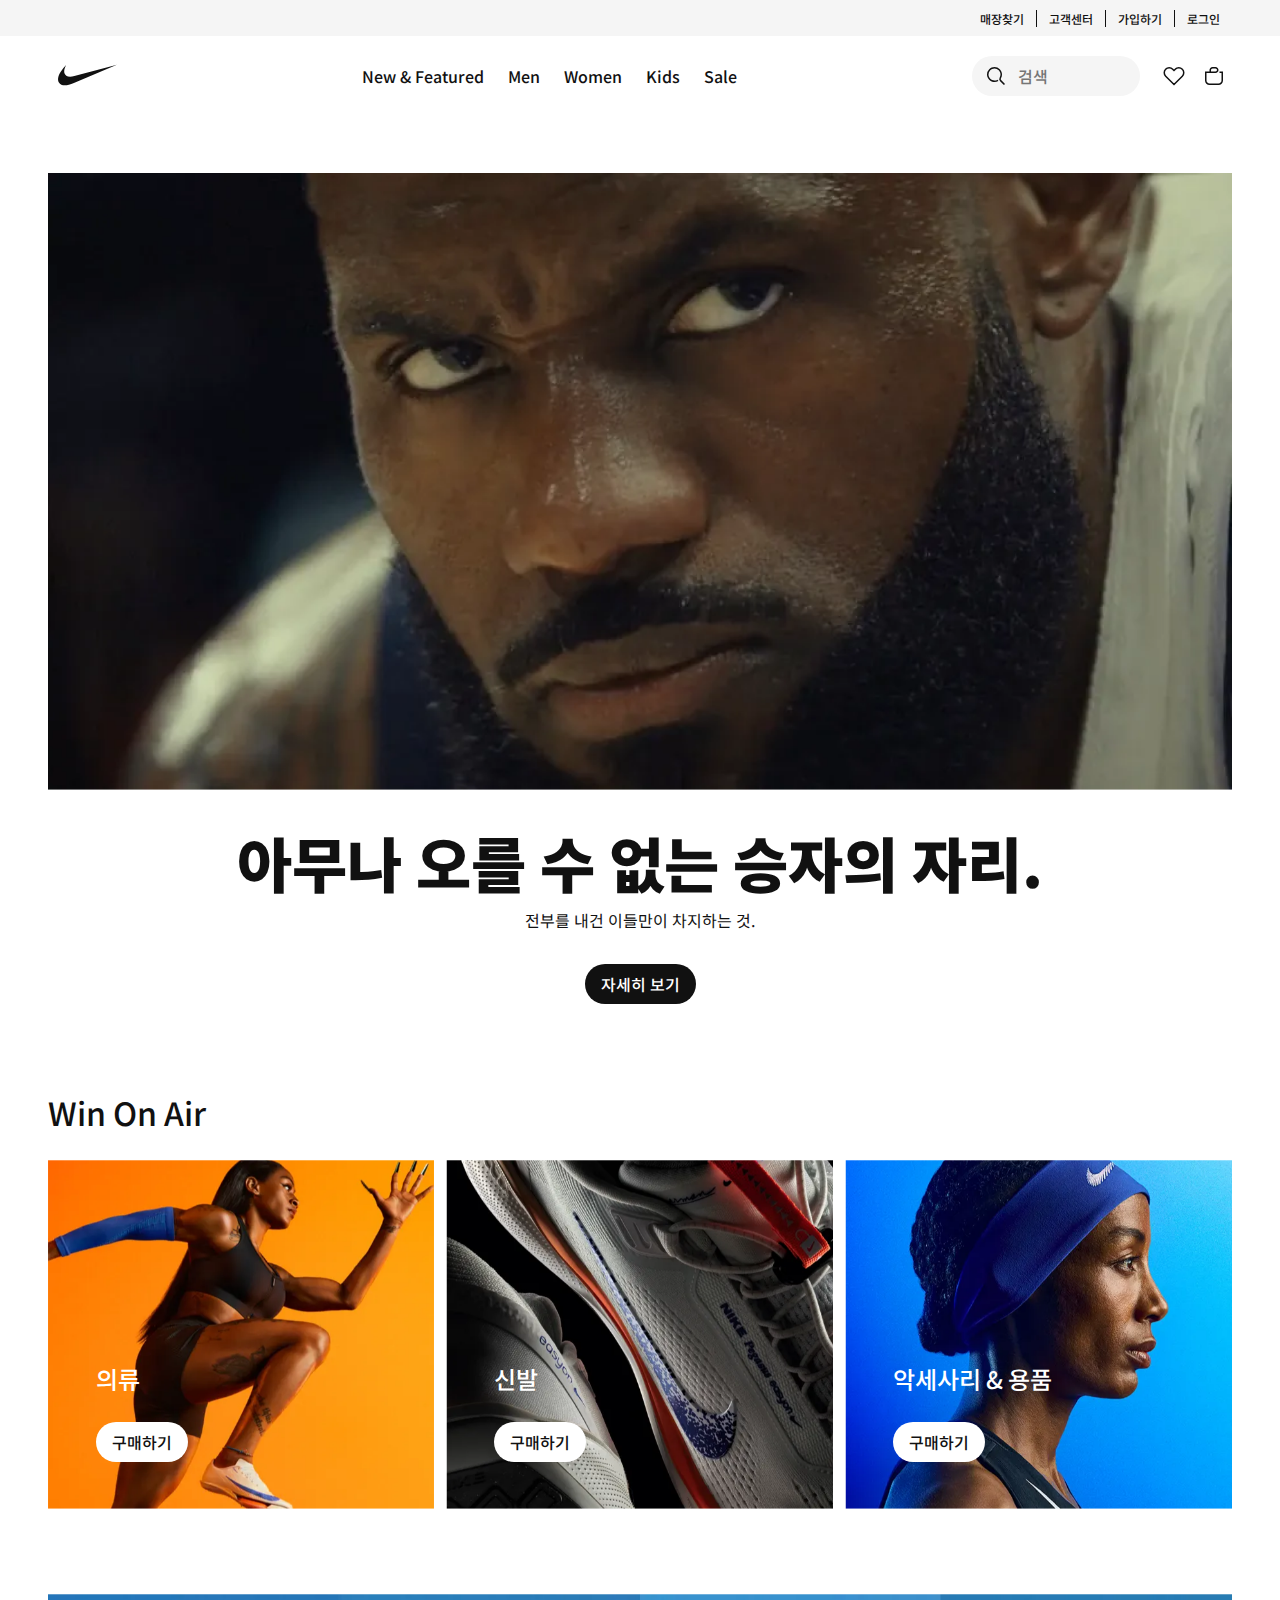
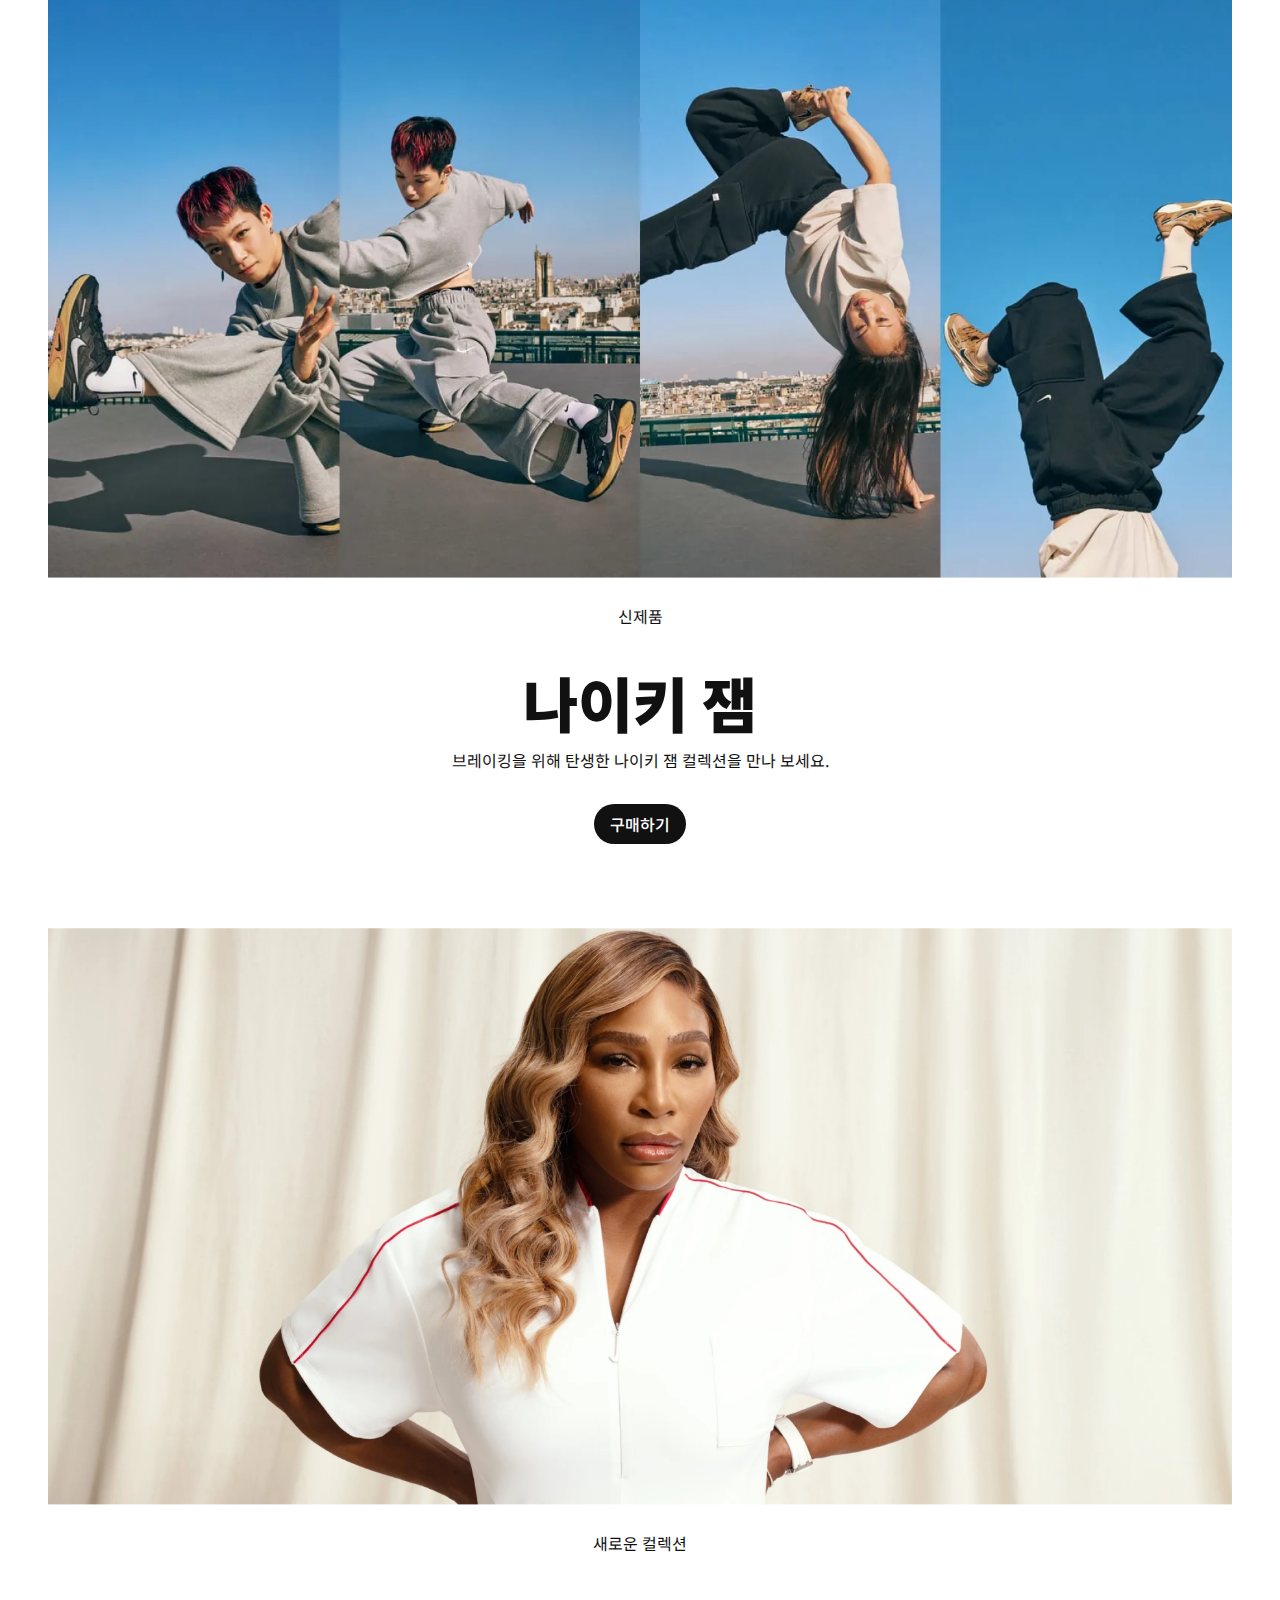
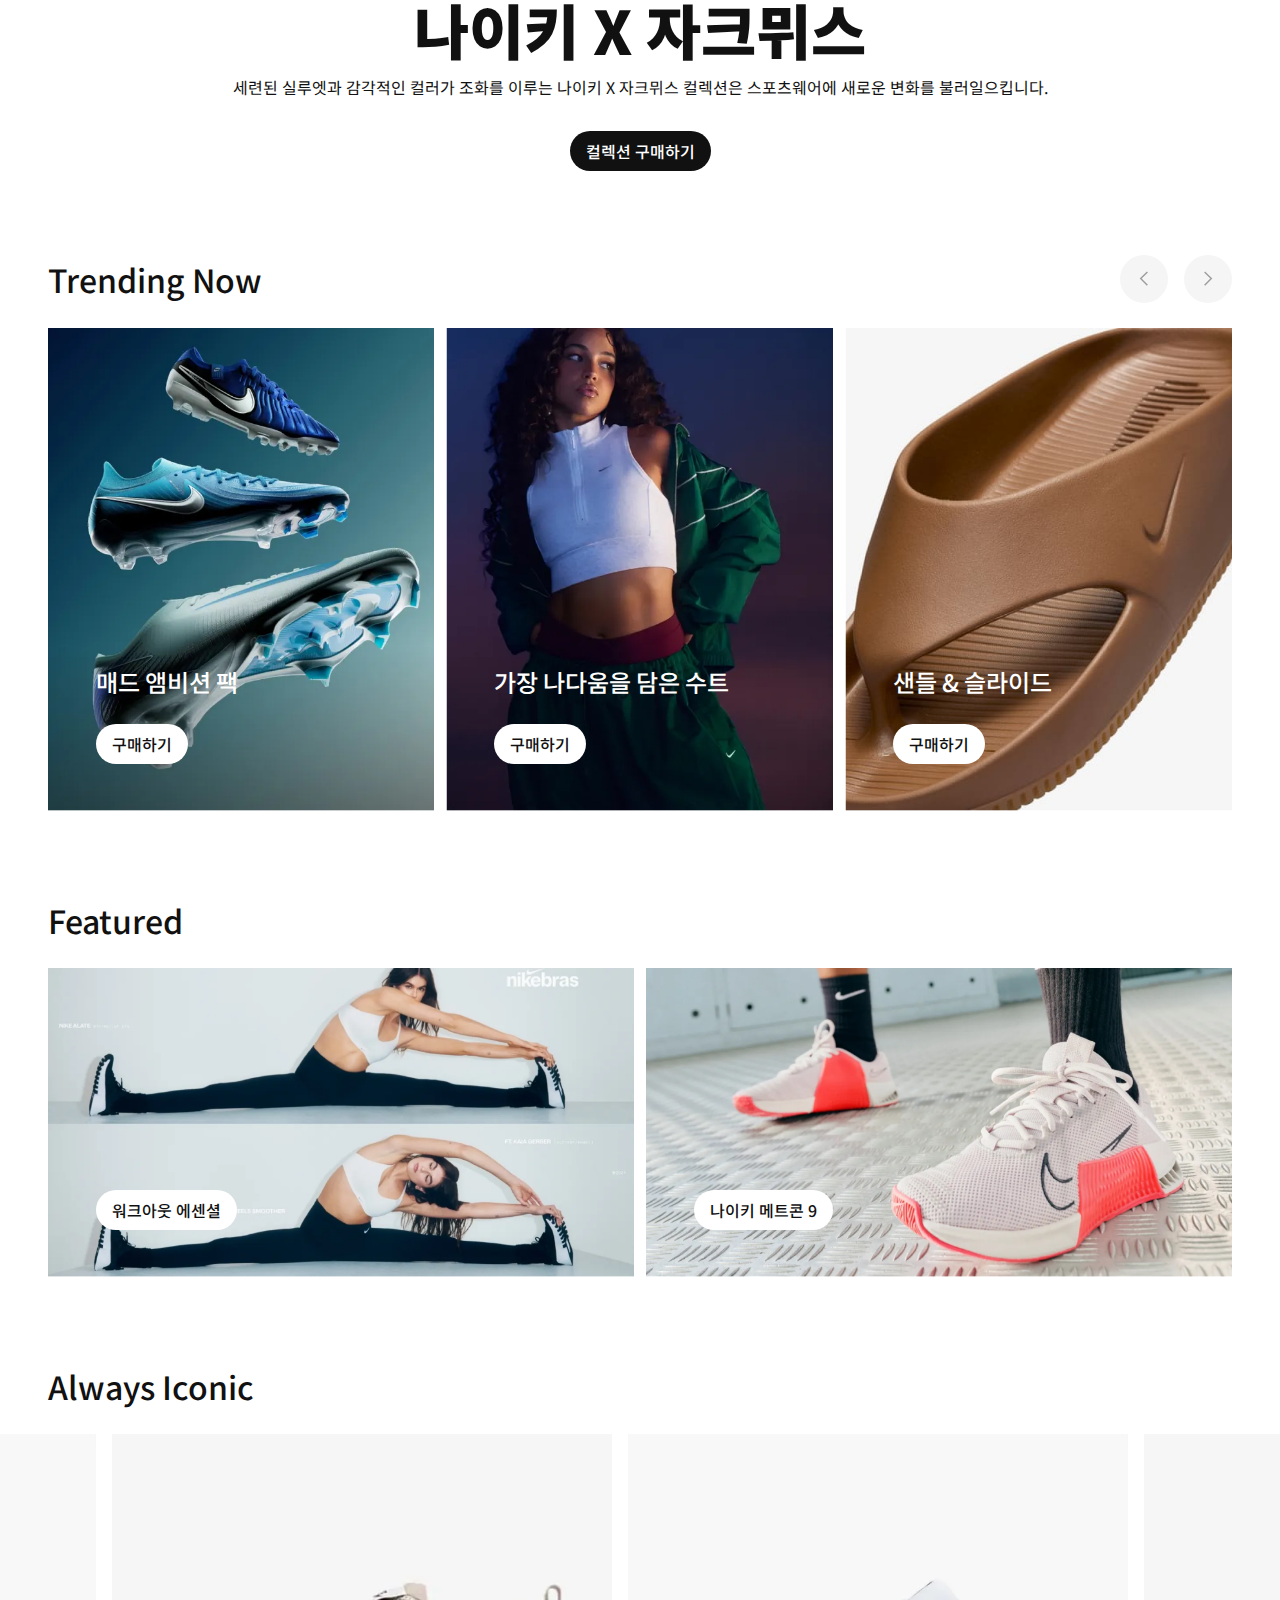
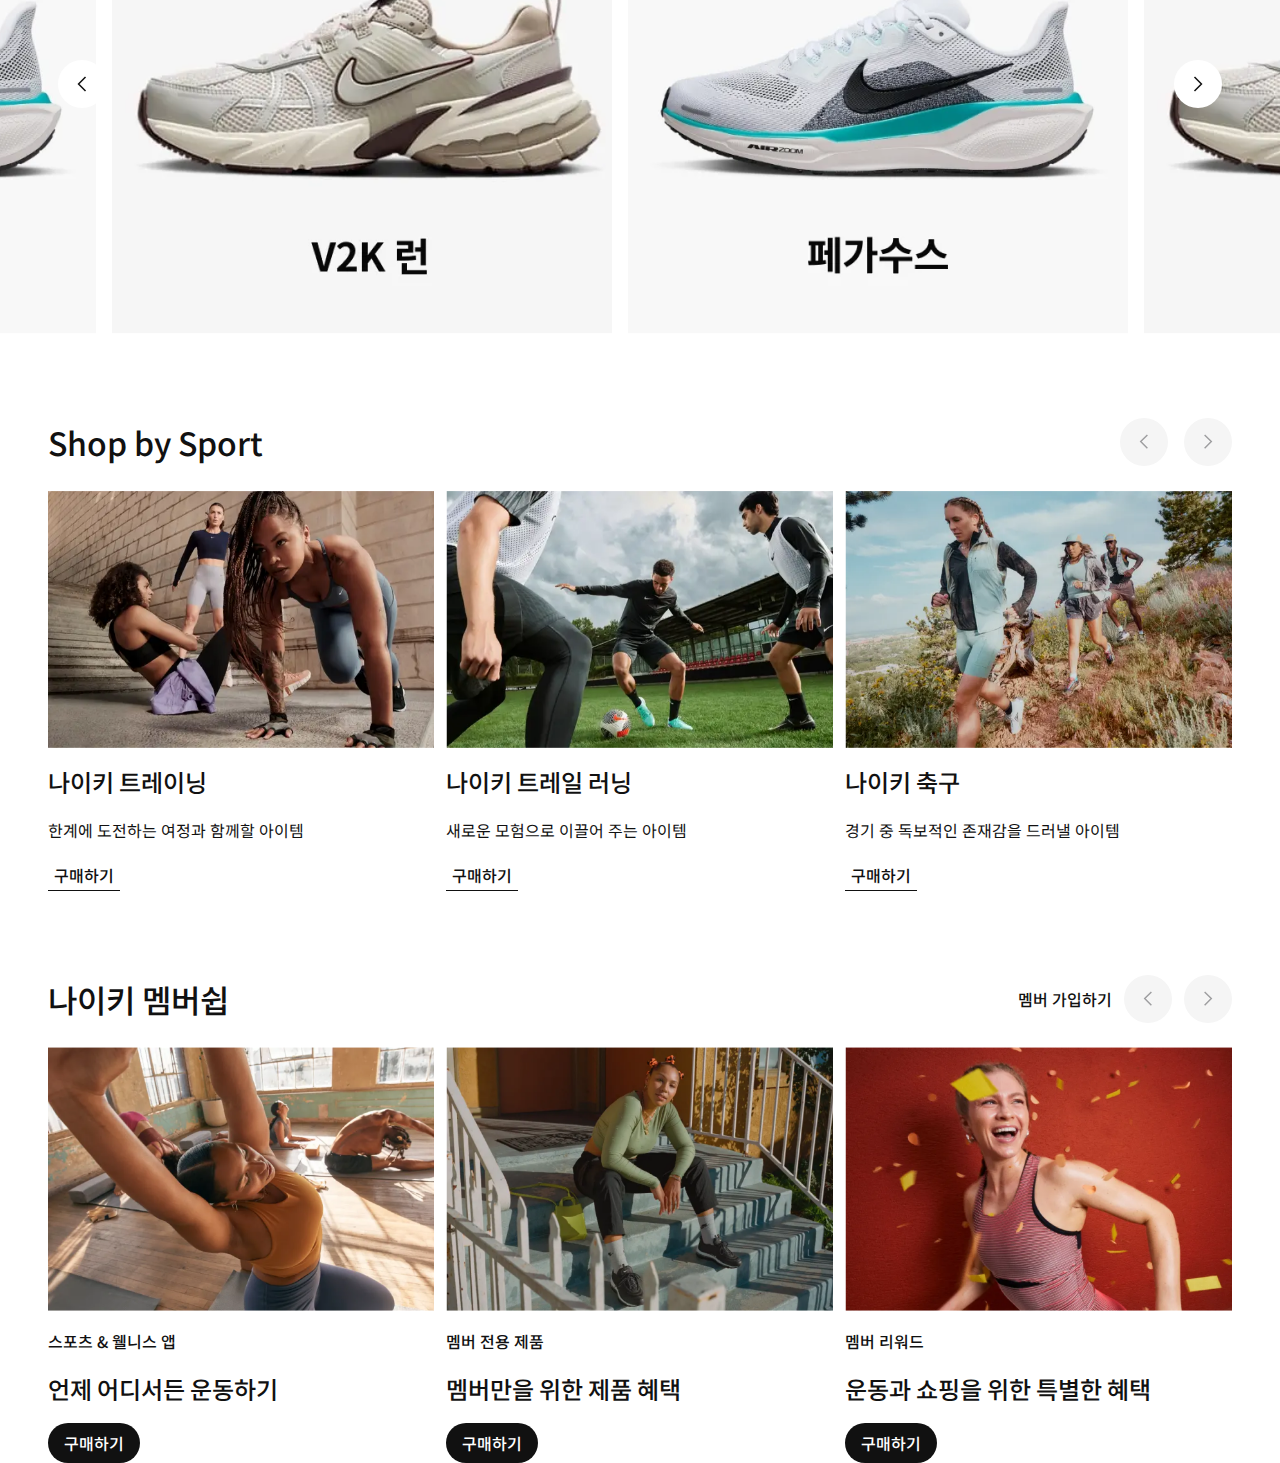
==== vanilaproject-refactoring/pages/main/index.html @ d2dbd5f6 "Add files via upload" ====
<!DOCTYPE html>
<html lang="en">

<head>
  <meta charset="UTF-8">
  <meta name="viewport" content="width=device-width, initial-scale=1.0">
  <title>Vanila Project</title>
  <link rel="stylesheet" href="index.css" />
  <link rel="stylesheet" href="../../css/reset.css" />
  <link rel="stylesheet" href="../../css/common.css" />
  <link rel="stylesheet" href="../../css/layout.css" />
  <link href="https://fonts.googleapis.com/css2?family=Noto+Sans+KR:wght@100;300;400;500;700;900&display=swap"
    rel="stylesheet">
  <script src="../../components/header/index.js"></script>

</head>

<body>
  <custom-header />
<div style="max-width: 1660px; margin: 0 auto;">
  <main class="container section-wrapper">
    <!-- 인트로 -->
    <section class="section-intro">
      <img src="../../assets/banner.png" />
      <h1>아무나 오를 수 없는 승자의 자리.</h1>
      <p>전부를 내건 이들만이 차지하는 것.</p>
      <button class="filled-button">자세히 보기</button>
    </section>

    <!-- Win On Air -->
    <section class="section-category-wrapper">
      <h1>Win On Air</h1>

      <div class="section-category">
        <article>
          <img src="../../assets/winonair1.png" />
          <p>의류</p>
          <button class="filled-button light">
            구매하기
          </button>
        </article>
        <article>
          <img src="../../assets/winonair2.png" />
          <p>신발</p>
          <button class="filled-button light">
            구매하기
          </button>
        </article>
        <article>
          <img src="../../assets/winonair3.png" />
          <p>악세사리 & 용품</p>
          <button class="filled-button light">
            구매하기
          </button>
        </article>
      </div>
    </section>

    <!-- 나이키 잼 -->
    <section class="section-intro">
      <img src="../../assets/nikejam.png" />
      <p style="margin-top: 24px;">신제품</p>
      <h1>나이키 잼</h1>
      <p>브레이킹을 위해 탄생한 나이키 잼 컬렉션을 만나 보세요.</p>
      <button class="filled-button">구매하기</button>
    </section>

    <!-- 나이키 x 자크뮈스 -->
    <section class="section-intro">
      <img src="../../assets/collection.png" />
      <p style="margin-top: 24px;">새로운 컬렉션</p>
      <h1>나이키 X 자크뮈스</h1>
      <p>세련된 실루엣과 감각적인 컬러가 조화를 이루는 나이키 X 자크뮈스 컬렉션은 스포츠웨어에 새로운 변화를 불러일으킵니다.</p>
      <button class="filled-button">컬렉션 구매하기</button>
    </section>

    <!-- Trending Now -->
    <section class="section-category-wrapper">
      <h1>Trending Now</h1>
      <div class="button-wrapper">
        <img class="left-button" style="margin-right: 12px;" src="../../assets/leftButton.svg" />
        <img class="right-button" src="../../assets/rightButton.svg" />
      </div>

      <div class="section-category">
        <article>
          <img src="../../assets/trending1.png" />
          <p>매드 앰비션 팩</p>
          <button class="filled-button light">
            구매하기
          </button>
        </article>
        <article>
          <img src="../../assets/trending2.png" />
          <p>가장 나다움을 담은 수트</p>
          <button class="filled-button light">
            구매하기
          </button>
        </article>
        <article>
          <img src="../../assets/trending3.png" />
          <p>샌들 & 슬라이드</p>
          <button class="filled-button light">
            구매하기
          </button>
        </article>
      </div>
    </section>

    <!-- Featured -->
    <section class="section-featured-wrapper">
      <h1>Featured</h1>

      <div class="section-featured">
        <article>
          <img src="../../assets/featured1.png" />
          <button class="filled-button light">워크아웃 에센셜</button>
          <button class="filled-button">구매하기</button>
        </article>

        <article>
          <img src="../../assets/featured2.png" />
          <button class="filled-button light">나이키 메트콘 9</button>
          <button class="filled-button">구매하기</button>
        </article>
      </div>
    </section>

    <!-- Always Iconic -->
    <section class="section-slider">
      <h1>Always Iconic</h1>

      <div class="slider-wrapper">
        <nav class="button-wrapper">
          <button class="slider-left-button">
            <img src="../../assets/sliderButtonLeft.svg" />
          </button>
          <button class="slider-right-button">
            <img src="../../assets/sliderButtonRight.svg" />
          </button>
        </nav>
        <ul class="slider">
          <li>
            <img src="../../assets/product4.png" />
          </li>

          <li>
            <img src="../../assets/product5.png" />
          </li>

          <li>
            <img src="../../assets/product4.png" />
          </li>

          <li>
            <img src="../../assets/product5.png" />
          </li>

          <li>
            <img src="../../assets/product4.png" />
          </li>

          <li>
            <img src="../../assets/product5.png" />
          </li>

          <li>
            <img src="../../assets/product4.png" />
          </li>

          <li>
            <img src="../../assets/product5.png" />
          </li>
        </ul>
      </div>
    </section>

    <!-- Shop by Sport -->
    <section class="section-category-wrapper" style="width: 100%;">
      <h1>Shop by Sport</h1>
      <div class="button-wrapper">
        <img class="left-button" style="margin-right: 12px;" src="../../assets/leftButton.svg" />
        <img class="right-button" src="../../assets/rightButton.svg" />
      </div>

      <div class="section-sport">

        <article>
          <img src="../../assets/sport1.png" />
          <div>
            <h3>나이키 트레이닝</h3>
            <p>한계에 도전하는 여정과 함께할 아이템</p>
            <button>
              구매하기
            </button>
          </div>
        </article>

        <article>
          <img src="../../assets/sport2.png" />
          <div>
            <h3>나이키 트레일 러닝</h3>
            <p>새로운 모험으로 이끌어 주는 아이템</p>
            <button>
              구매하기
            </button>
          </div>
        </article>

        <article>
          <img src="../../assets/sprot3.png" />
          <div>
            <h3>나이키 축구</h3>
            <p>경기 중 독보적인 존재감을 드러낼 아이템</p>
            <button>
              구매하기
            </button>
          </div>
        </article>

        <article>
          <img src="../../assets/sport4.png" />
          <div>
            <h3>나이키 골프</h3>
            <p>골프 필드 위 자신감을
              더해주는 스타일</p>
            <button>
              구매하기
            </button>
          </div>
        </article>

        <article>
          <img src="../../assets/sport5.png" />
          <div>
            <h3>나이키 테니스</h3>
            <p>강력한 서브를
              돋보이게 하는 스타일</p>
            <button>
              구매하기
            </button>
          </div>
        </article>

      </div>
    </section>

    <!-- 멤버쉽 -->
    <section class="section-membership section-category-wrapper">
      <h1>나이키 멤버쉽</h1>
      <div class="button-wrapper">
        <p>멤버 가입하기</p>
        <img class="left-button" src="../../assets/leftButton.svg" />
        <img class="right-button" src="../../assets/rightButton.svg" />
      </div>

      <div class="section-category">
        <article>
          <img src="../../assets/membership1.png" />
          <p>스포츠 & 웰니스 앱</p>
          <h1>언제 어디서든 운동하기</h1>
          <button class="filled-button">
            구매하기
          </button>
        </article>
        <article>
          <img src="../../assets/membership2.png" />
          <p>멤버 전용 제품</p>
          <h1>멤버만을 위한 제품 혜택</h1>
          <button class="filled-button">
            구매하기
          </button>
        </article>
        <article>
          <img src="../../assets/membership3.png" />
          <p>멤버 리워드</p>
          <h1>운동과 쇼핑을 위한 특별한 혜택</h1>
          <button class="filled-button">
            구매하기
          </button>
        </article>
      </div>
    </section>
  </main>
</div>
</body>
<script>
  const slider = document.querySelector('.slider');
  const slides = slider.querySelectorAll('li');
  const leftButton = document.querySelector('.slider-left-button');
  const rightButton = document.querySelector('.slider-right-button');

  let currentIdx = Math.floor(slides.length / 2);  // 중간 아이템으로 초기화
  let liWidth = slides[0].clientWidth;
  let translate = -liWidth * currentIdx;  // 중간 아이템에 맞춰 초기 translate 설정

  // 초기 슬라이더 위치를 중간으로 설정
  slider.style.transform = `translateX(${translate}px)`;


  rightButton.addEventListener('click', function () {
    event.preventDefault();
    if (currentIdx !== slides.length - 1) {
      translate -= liWidth;
      slider.style.transform = `translateX(${translate}px)`;
      currentIdx += 1;
    }
  });

  leftButton.addEventListener('click', function () {
    event.preventDefault();
    if (currentIdx !== 0) {
      translate += liWidth;
      slider.style.transform = `translateX(${translate}px)`;
      currentIdx -= 1;
    }
  });
</script>

</html>
---- vanilaproject-refactoring/pages/main/index.css ----
/* 공통 레이아웃 */

.section-wrapper {
    display: flex;
    flex-direction: column;
    gap: 84px;    
}

.section-wrapper > section:first-child {
    margin-top: 58px;
}

/* 인트로 */

.section-intro {
    display: flex;
    flex-direction: column;
    align-items: center;    
}

.section-intro > img {
    width: 100%;
    height: auto;
    object-fit: cover;    
}

.section-intro > h1 {
    color: var(--111111, #111);
    text-align: center;
    font-family: "Noto Sans KR";
    font-size: 60px;
    font-style: normal;
    font-weight: 900;
    line-height: 72px; /* 120% */
    text-transform: uppercase;
    margin-top: 36px;
}

.section-intro > p {
    color: var(--111111, #111);
    text-align: center;
    font-family: "Noto Sans KR";
    font-size: 16px;
    font-style: normal;
    font-weight: 400;
    line-height: 28px; /* 175% */
    margin-top: 8px;
}

.section-intro > button {
    margin-top: 30px;
    color: var(--FFFFFF, #FFF);
    text-align: center;
    font-family: "Noto Sans KR";
    font-size: 16px;
    font-style: normal;
    font-weight: 500;
    line-height: 28px; /* 175% */
}

/* 카테고리 */

.section-category-wrapper {
    display: flex;
    flex-direction: row;
    flex-wrap: wrap;
    justify-content: space-between;
    gap: 24px;  
}

.section-category {
    display: flex;
    gap: 12px;
}

.section-category-wrapper h1 {
    color: var(--111111, #111);
font-family: "Noto Sans KR";
font-size: 32px;
font-style: normal;
font-weight: 500;
line-height: 48px; /* 150% */
}

.section-category > article {
    position: relative;
}

.section-category > article > button {
    position: absolute;
    left: 48px;
    bottom: 48px;
    color: var(--111111, #111);
    text-align: center;
    font-family: "Noto Sans KR";
    font-size: 16px;
    font-style: normal;
    font-weight: 500;
    line-height: 28px; /* 175% */
}

.section-category > article > p {
    position: absolute;
    left: 48px;
    bottom: 112.2px;
    color: var(--FFFFFF, #FFF);
    font-family: "Noto Sans KR";
    font-size: 24px;
    font-style: normal;
    font-weight: 500;
    line-height: 36px; /* 150% */
}

.section-category > article > img {
    width: 100%;
    object-fit: cover;  
}

/* Featured */

.section-featured-wrapper {
    display: flex;
    flex-direction: column;
    gap: 24px;
}

.section-featured-wrapper > h1 {
    color: var(--111111, #111);
    font-family: "Noto Sans KR";
    font-size: 32px;
    font-style: normal;
    font-weight: 500;
    line-height: 48px; /* 150% */
}

.section-featured {
    display: flex;
    gap: 12px;
}

.section-featured > article {
    position: relative;
    flex: 1;
}

.section-featured > article > img {    
    width: 100%;    
}

.section-featured > article > button {
    position: absolute;
    left: 48px;
    bottom: 48px;
}

.section-featured > article > button:nth-of-type(2) {
    display: none;
}

/* Slider */

.section-slider {
    display: flex;
    flex-direction: column;
    gap: 24px;
}

.section-slider .slider-wrapper {        
    position: relative;    
}

.slider-wrapper .slider {
    display: flex;
    gap: 16px;      
    transition: all 0.5s; 
}

.slider-wrapper .slider > li {
    width: 500px;
    height: 500px;
    flex-shrink: 0;       
}

.slider-wrapper .slider > li > img {
    width: 100%;
    height: 100%;    
    object-fit: cover;
}

.section-slider > h1 {
    color: var(--111111, #111);
    font-family: "Noto Sans KR";
    font-size: 32px;
    font-style: normal;
    font-weight: 500;
    line-height: 48px; /* 150% */
}

.slider-wrapper .button-wrapper button {
    width: 48px;
    height: 48px;
    padding: 12px;
    border-radius: 24px;
    background: var(--FFFFFF, #FFF);
    border: none;
    position: absolute;
    top: 50%;
    transform: translateY(-50%);
    z-index: 20; 
}

.slider-wrapper .button-wrapper button:nth-child(1) {    
    left: 10px;   
}

.slider-wrapper .button-wrapper button:nth-child(2) {
    right: 10px;
}

/* Shop by Sport */

.section-sport {
    display: flex;
    gap: 12px;
}

.section-sport > article {
    display: flex;
    flex-direction: column;
    align-items: flex-start;
    gap: 16px;
}

.section-sport > article:nth-child(n + 4) {
    display: none;
}

.section-sport > article  > img {
    width: 100%;
    object-fit: cover;
}

.section-sport > article > div {
    display: flex;
    flex-direction: column;
    align-items: flex-start;
    gap: 16px;
}

.section-sport > article > div > h3 {
    color: var(--111111, #111);
    font-family: "Noto Sans KR";
    font-size: 24px;
    font-style: normal;
    font-weight: 500;
    line-height: 36px; /* 150% */
}

.section-sport > article > div > p {
    color: var(--111111, #111);
    font-family: "Noto Sans KR";
    font-size: 16px;
    font-style: normal;
    font-weight: 400;
    line-height: 28px; /* 175% */
}

.section-sport > article > div > button {
    color: var(--111111, #111);
    font-family: "Noto Sans KR";
    font-size: 16px;
    font-style: normal;
    font-weight: 500;
    line-height: 28px; /* 175% */
    border: none;
    border-bottom: 1px solid var(--111111, #111);
    background: rgba(255, 255, 255, 0.00);
}

/* 멤버쉽 */

.section-membership .button-wrapper {
    display: flex;
    align-items: center;
    gap: 12px;
}

.section-membership .button-wrapper > p {
    color: var(--111111, #111);
    font-family: "Noto Sans KR";
    font-size: 16px;
    font-style: normal;
    font-weight: 500;
    line-height: 28px; /* 175% */
}

.section-membership .section-category > article {
    display: flex;
    flex-direction: column;
    align-items: flex-start;
    gap: 16px;
}

.section-membership .section-category > article > p {
    position: relative;
    left: 0;
    bottom: 0;
    color: var(--111111, #111);
    font-family: "Noto Sans KR";
    font-size: 16px;
    font-style: normal;
    font-weight: 500;
    line-height: 28px; /* 175% */
}

.section-membership .section-category > article > h1 {
    color: var(--111111, #111);
    font-family: "Noto Sans KR";
    font-size: 24px;
    font-style: normal;
    font-weight: 500;
    line-height: 36px; /* 150% */
}

.section-membership .section-category > article > button {
    position: relative;
    left: 0;
    bottom: 0;
    color: var(--FFFFFF, #FFF);
text-align: center;
font-family: "Noto Sans KR";
font-size: 16px;
font-style: normal;
font-weight: 500;
line-height: 28px; /* 175% */
}

@media(max-width: 430px) {
    /* 인트로 */
    .section-wrapper > section:first-child {
        margin-top: 24px;
    }

    .section-intro > img {        
        height: 457px;
        object-fit: cover;
    }

    .section-intro {
        align-items: flex-start;
    }

    .section-intro > h1 {
        font-size: 40px;
        font-weight: 500;
        line-height: 48px;
        margin-top: 24px;
        text-align: left;
    }

    .section-intro > p {
        margin-top: 24px;
        text-align: left;
    }

    .section-intro > button {
        margin-top: 24px;
    }
    
    .section-category-wrapper {
        width: 100vw;
    }

    .section-category-wrapper > h1 {
        color: var(--111111, #111);        
        font-size: 24px;        
        font-weight: 500;
        line-height: 36px; /* 150% */
    }

    .section-category {                        
        overflow-x: scroll;    
        scroll-behavior: smooth;    
    }

    .section-category > article > img {   
        width: auto;
        max-height: 375px;
        aspect-ratio:  1 / 1.25;
    }

    .section-category > article:last-child {
        padding-right: 12px;
    }

    .section-category > article > button {
        position: relative;
        top: 0;
        left: 0;
        background: var(--111111, #111);
        color: var(--FFFFFF, #FFF);
    }

    .section-category > article {
        display: flex;
        flex-direction: column;
        align-items: flex-start;
        gap: 16px;
    }

    .section-category > article > p {
        position: relative;
        top: 0;
        left: 0;
        color: var(--111111, #111);
        font-family: "Noto Sans KR";
        font-size: 20px;
        font-style: normal;
        font-weight: 500;
        line-height: 35px; /* 175% */
    }

    .section-category-wrapper .button-wrapper {
        display: none;
    }

    /* Featured */

    .section-featured {
        flex-direction: column;
        gap: 48px;
    }

    .section-featured > article {
        display: flex;
        flex-direction: column;
        align-items: flex-start;
        gap: 24px;
    }

    .section-featured > article > button:nth-of-type(1) {
        position: relative;
        left: 0;
        bottom: 0;      
        padding-left: 0;          
    }

    .section-featured > article > button:nth-of-type(2) {
        display: block;
        position: relative;
        left: 0;
        bottom: 0;        
    }

    /* Slider */

    .slider-wrapper .slider > li {
        width: 300px;
        height: 300px;        
    }

    .slider-wrapper .button-wrapper {
        display: none;
    }

    .slider-wrapper .slider {
        width: 100vw;
        gap: 12px;
        overflow-x: scroll;
    }

    /* Shop by Sport */

    .section-sport {
        flex-direction: column;
        gap: 20px;        
    }

    .section-sport > article {
        flex-direction: row-reverse;
    }

    .section-sport > article:nth-child(n + 4) {
        display: flex;
    }

    .section-sport > article > img {
        width: 110px;
        height: 110px;
        border-radius: 10px;        
    }

    .section-sport > article > div > h3 {
    color: var(--707072, #707072);
    font-family: "Noto Sans KR";
    font-size: 14px;
    font-style: normal;
    font-weight: 400;
    line-height: 24.5px; /* 175% */
    }

    .section-sport > article > div > p {
    color: var(--111111, #111);
    font-family: "Noto Sans KR";
    font-size: 20px;
    font-style: normal;
    font-weight: 500;
    line-height: 35px; /* 175% */
    }

    .section-sport > article > div > button {
        display: none;
    }

    /* 멤버쉽 */

    .section-membership .button-wrapper {
        display: flex;
        margin-right: 48px;
    }

    .section-membership .button-wrapper > p {
        color: var(--111111, #111);
        font-family: "Noto Sans KR";
        font-size: 16px;
        font-style: normal;
        font-weight: 500;
        line-height: 28px; /* 175% */
    }

    .section-membership .button-wrapper > img {
        display: none;
    }
 }
---- vanilaproject-refactoring/css/common.css ----
.filled-button {
    padding: 6px 16px;
    border-radius: 999px;
    background: var(--111111, #111);
    color: #ffffff;
    border: none;
    cursor: pointer;
    color: var(--FFFFFF, #FFF);
    text-align: center;
    font-family: "Noto Sans KR";
    font-size: 16px;
    font-style: normal;
    font-weight: 500;
    line-height: 28px; /* 175% */
}

.light {    
    background: var(--FFFFFF, #FFF);
    color: var(--111111, #111);
}

.border-button {
    padding: 6px 16px;
    border-radius: 999px;
    border: 1px solid var(--CACACB, #CACACB);
    background: var(--FFFFFF, #FFF);
    cursor: pointer;
}

.left-button {    
    width: 48px;
    height: 48px;
    padding: 12px;
    border-radius: 24px;
    background: var(--F5F5F5, #F5F5F5);   
    cursor: pointer;       
}

.right-button {
    width: 48px;
    height: 48px;
    padding: 12px;
    border-radius: 24px;
    background: var(--F5F5F5, #F5F5F5);    
    cursor: pointer;
}
---- vanilaproject-refactoring/css/layout.css ----
.container {
    margin: 0 48px;    
}

@media(max-width: 430px) { 
    .container {
        margin: 0 24px;    
    }
}
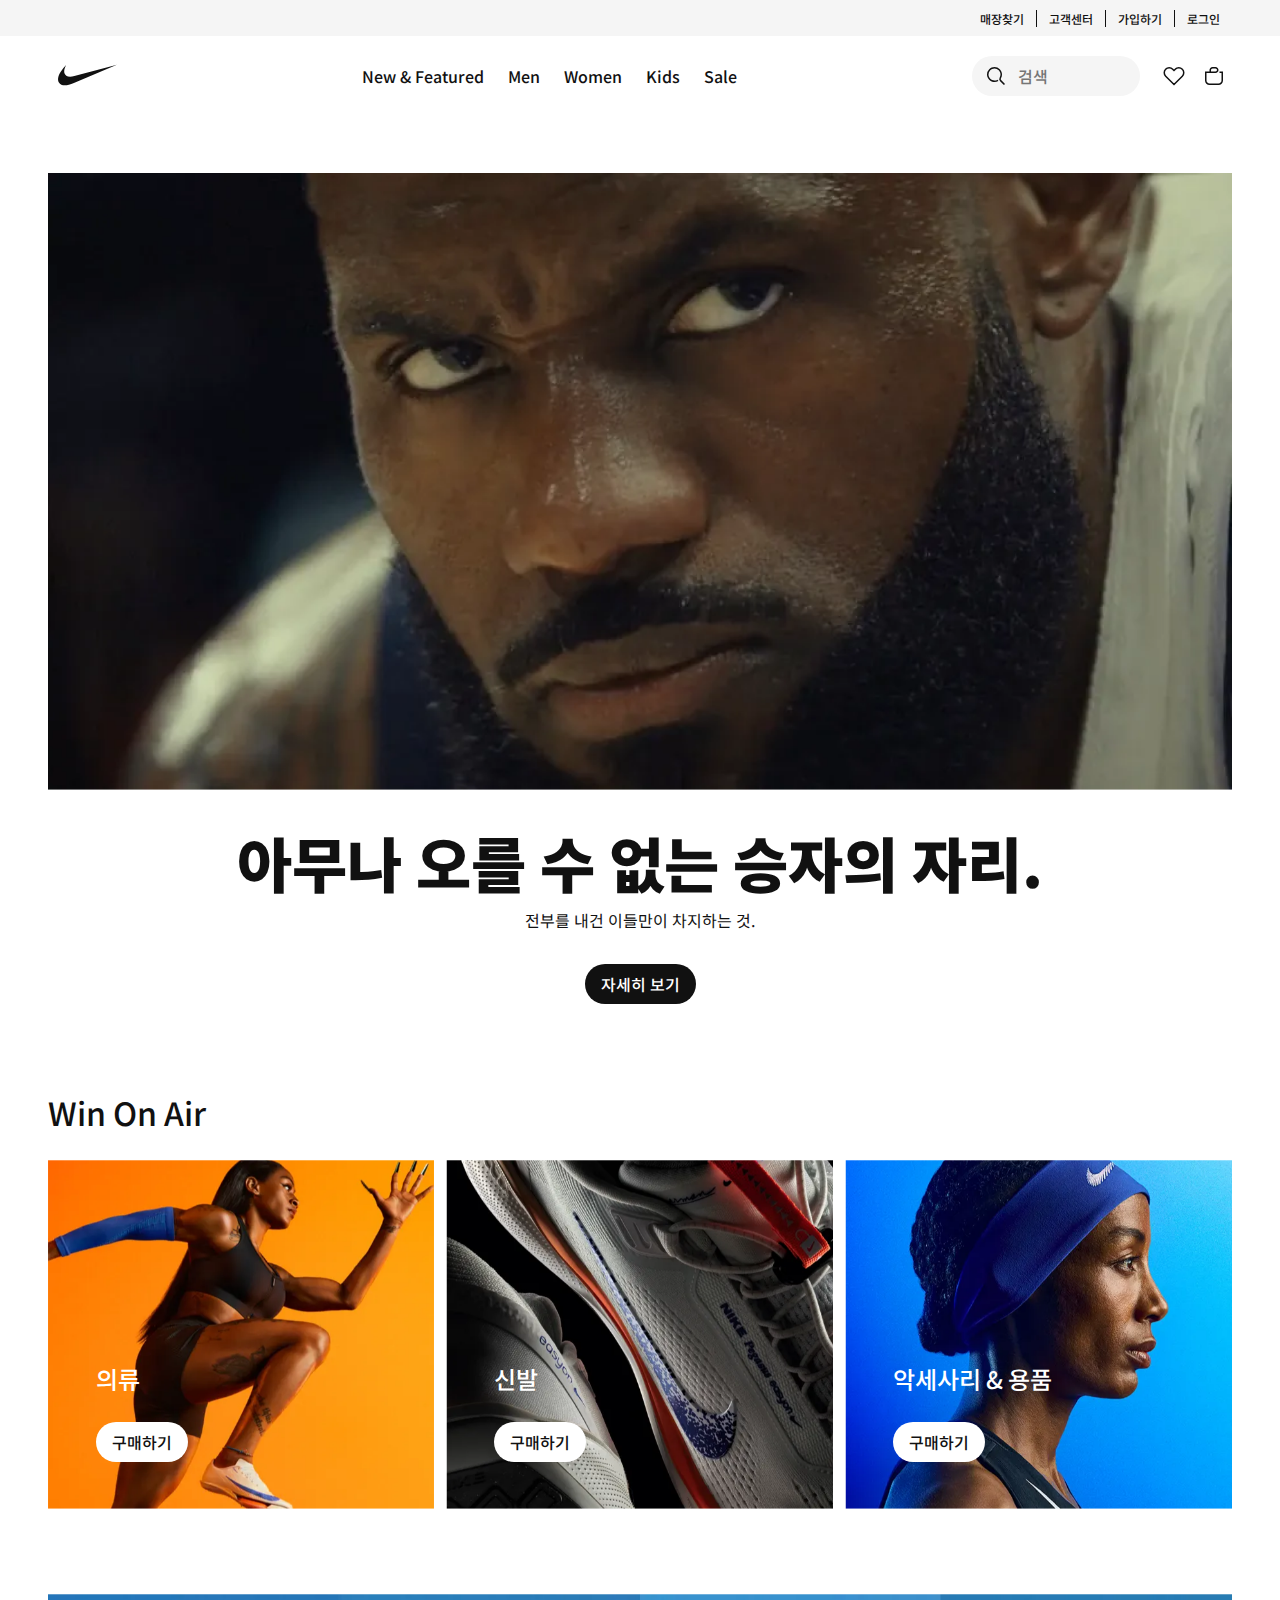
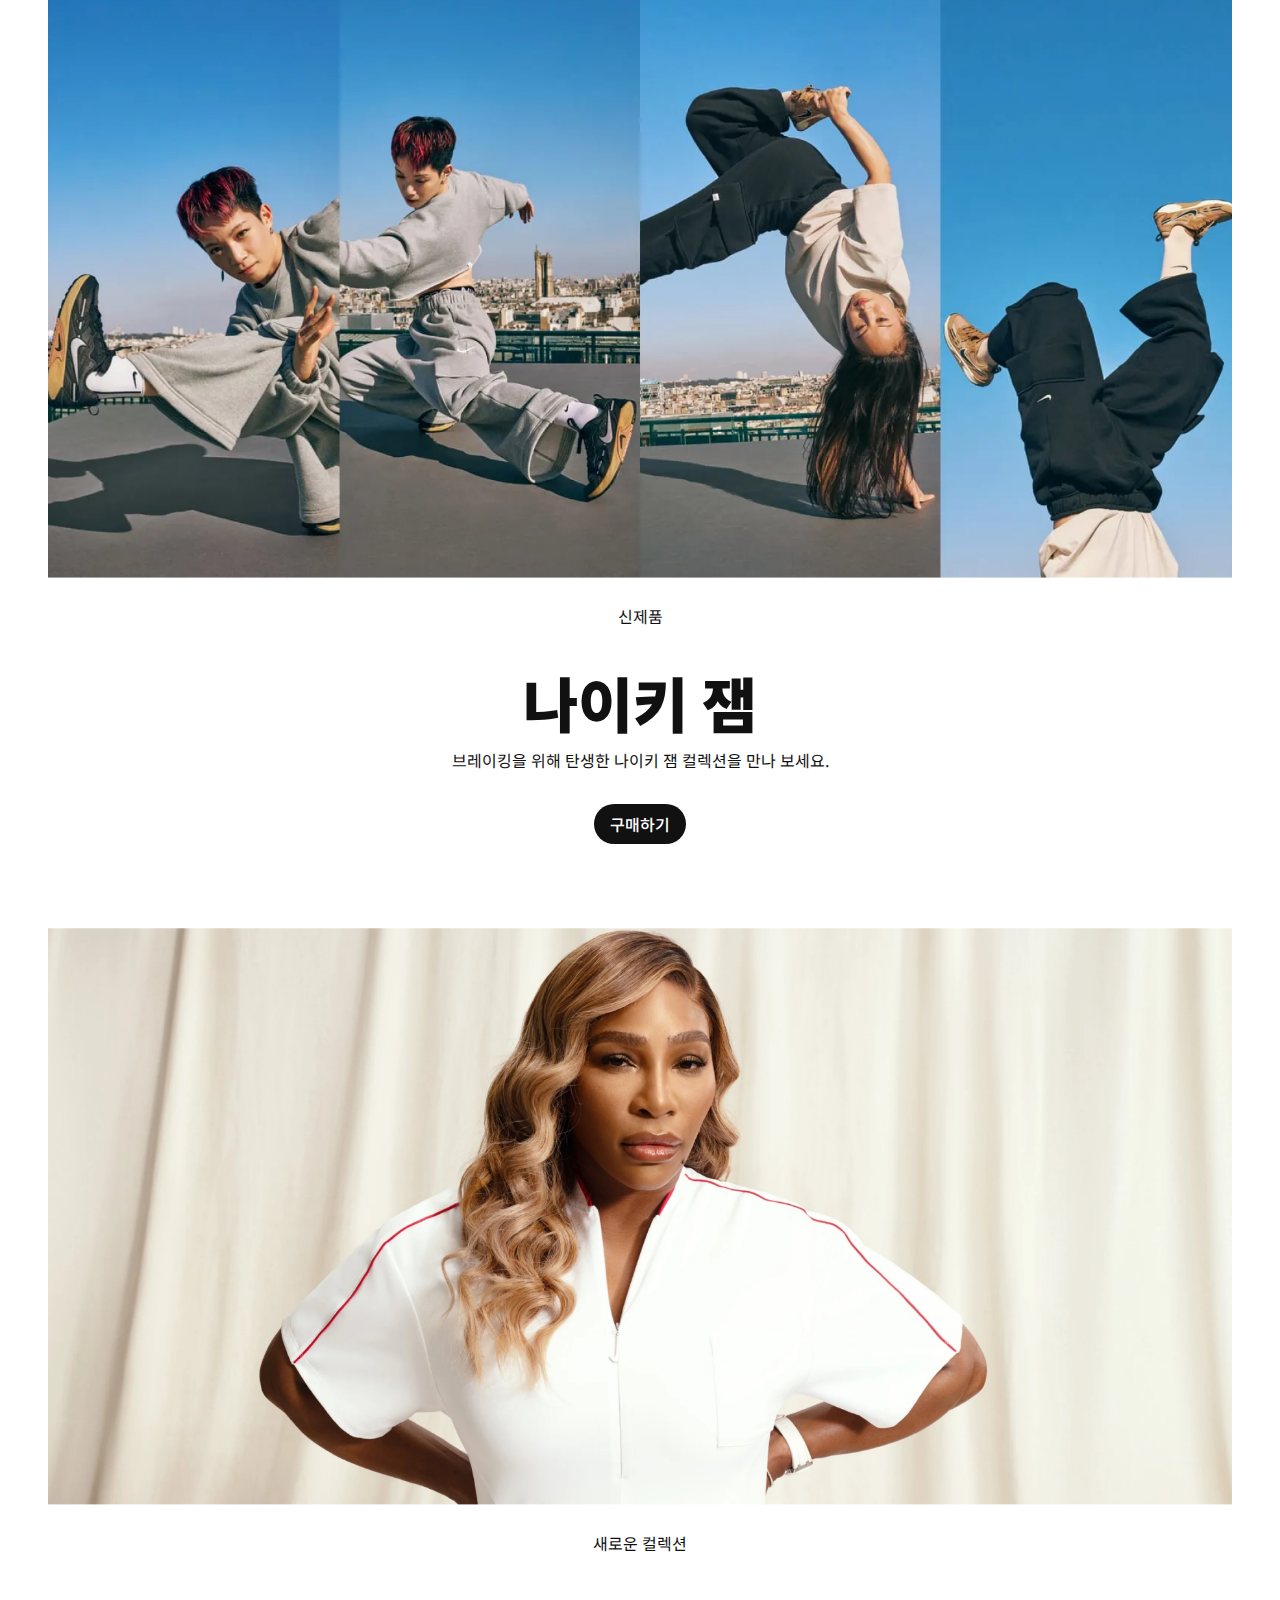
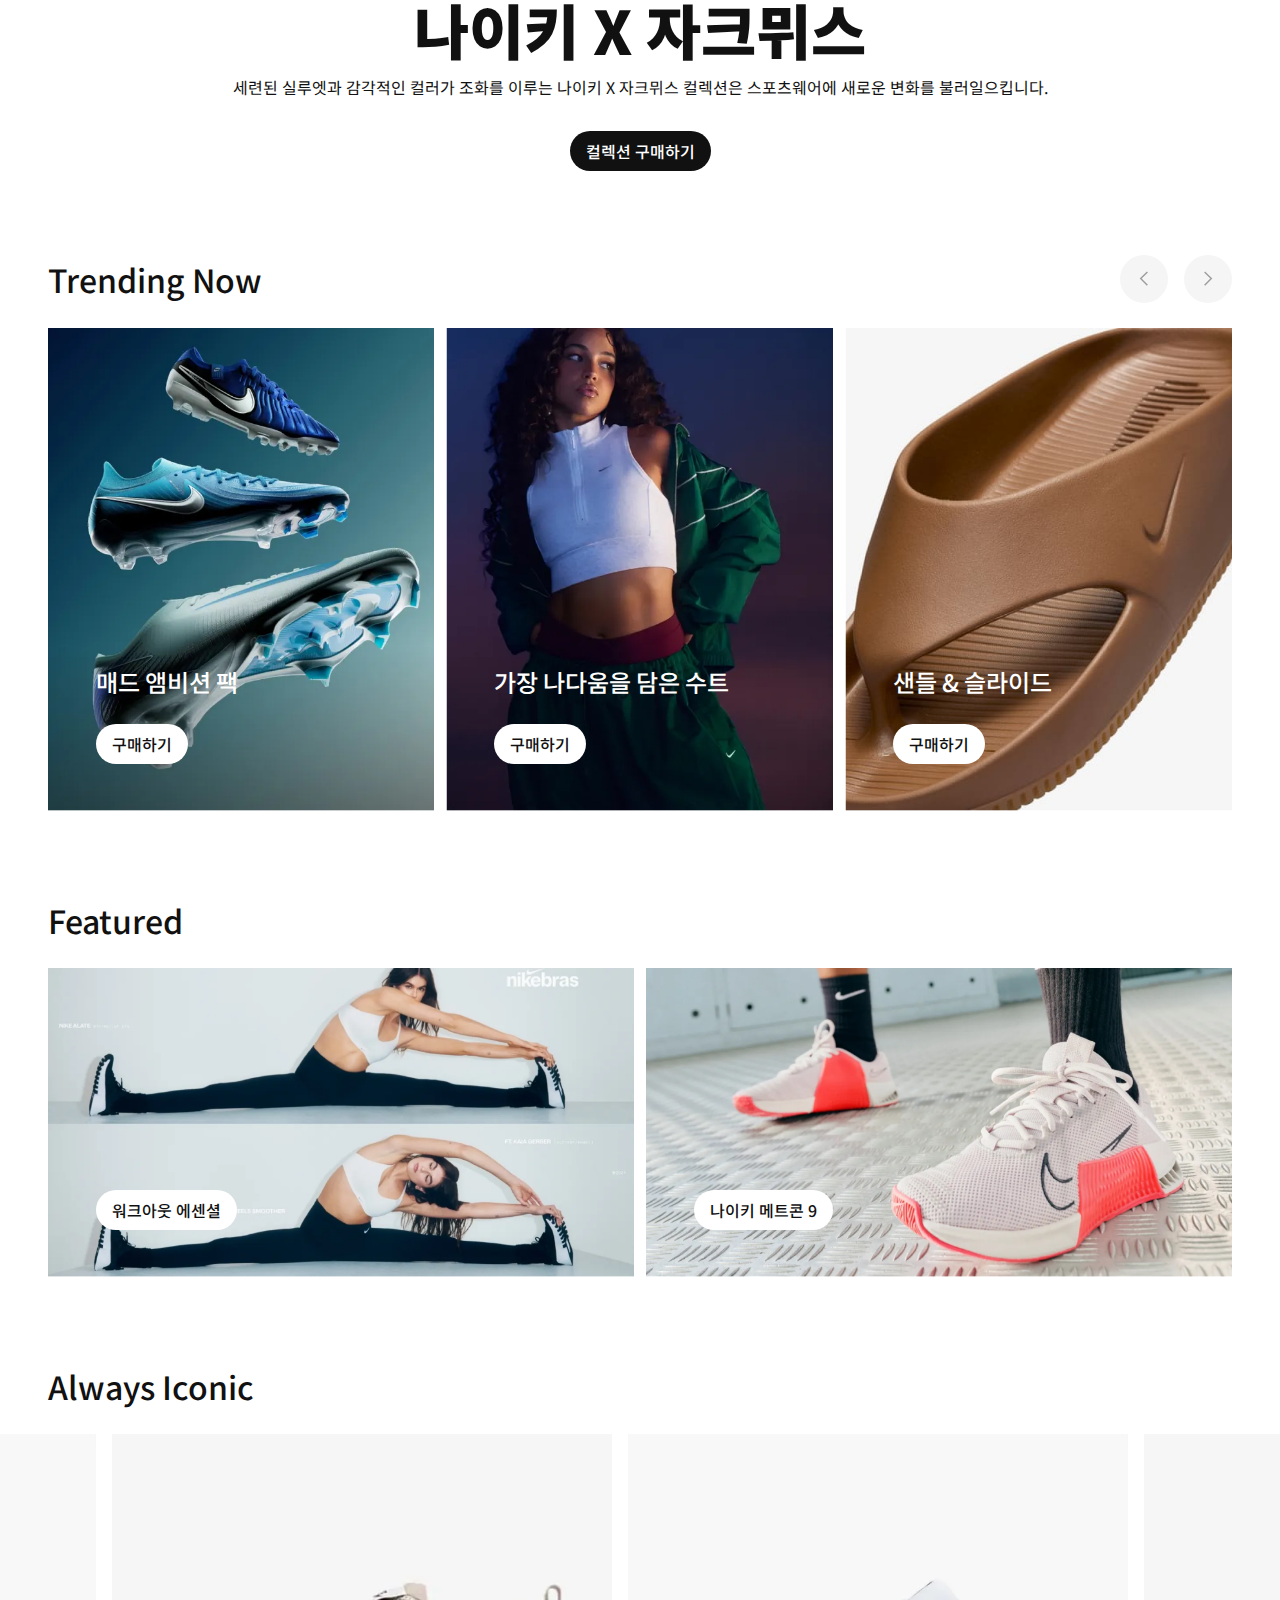
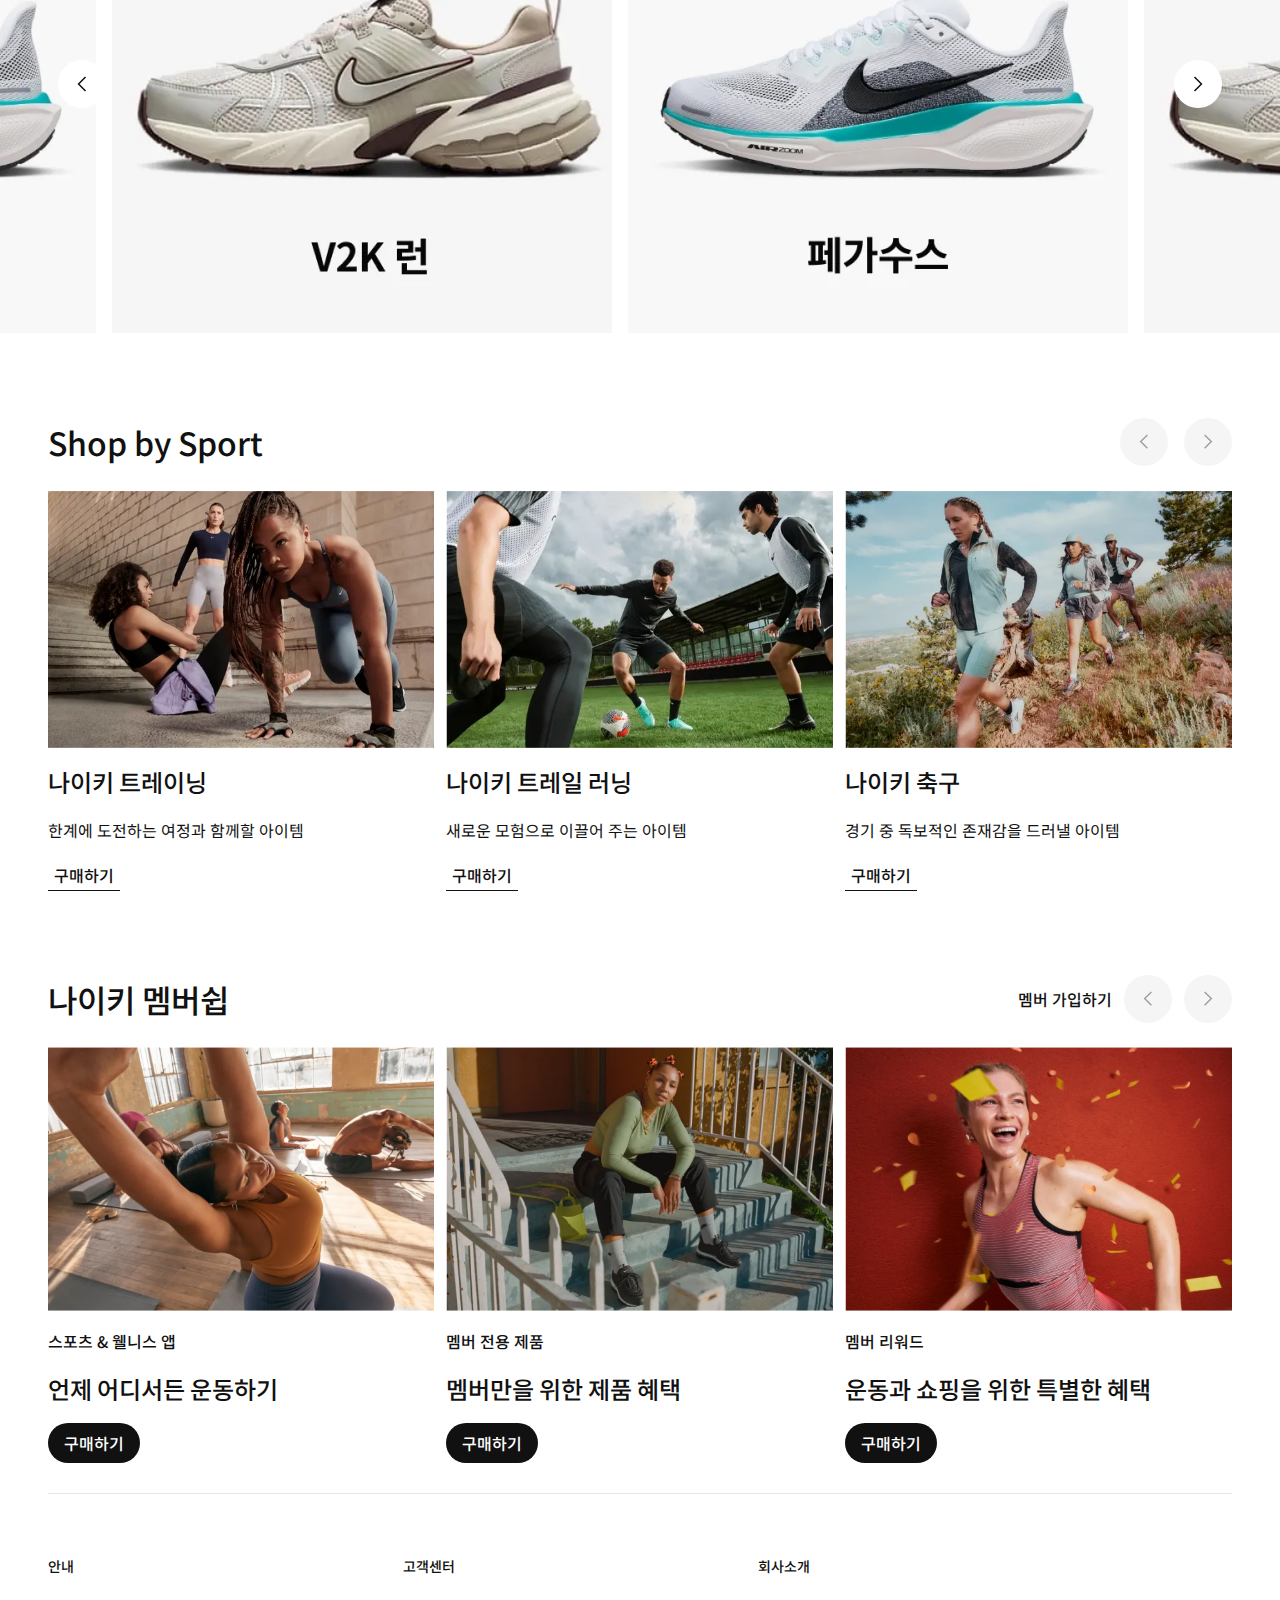
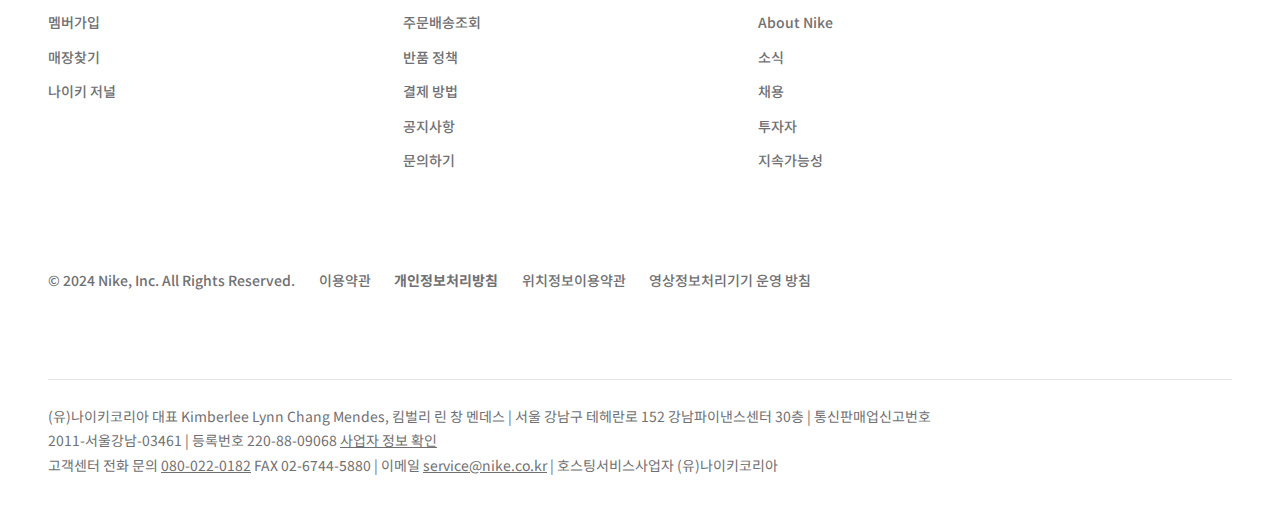
==== commit 1ae18896: "Add files via upload" ====
--- a/vanilaproject-refactoring/pages/main/index.html
+++ b/vanilaproject-refactoring/pages/main/index.html
@@ -12,10 +12,10 @@
   <link href="https://fonts.googleapis.com/css2?family=Noto+Sans+KR:wght@100;300;400;500;700;900&display=swap"
     rel="stylesheet">
   <script src="../../components/header/index.js"></script>
-
+  <script src="../../components/footer/index.js"></script>
 </head>
 
-<body>
+<body>  
   <custom-header />
 <div style="max-width: 1660px; margin: 0 auto;">
   <main class="container section-wrapper">
@@ -281,8 +281,16 @@
         </article>
       </div>
     </section>
+    
   </main>
+  <div style="max-width: 1660px; margin: 0 auto;">
+    <div class="container">
+      <custom-footer/>
+    </div>
+  </div>
+  
 </div>
+
 </body>
 <script>
   const slider = document.querySelector('.slider');
--- a/vanilaproject-refactoring/pages/main/index.css
+++ b/vanilaproject-refactoring/pages/main/index.css
@@ -8,6 +8,11 @@
 
 .section-wrapper > section:first-child {
     margin-top: 58px;
+}
+
+section:nth-last-of-type(1) {
+    padding-bottom: 30px;
+    border-bottom: 1px solid #E5E5E5;    
 }
 
 /* 인트로 */
@@ -336,6 +341,12 @@
 }
 
 @media(max-width: 430px) {
+
+    section:nth-last-of-type(1) {
+        padding: 0;
+        border: none;
+    }
+
     /* 인트로 */
     .section-wrapper > section:first-child {
         margin-top: 24px;
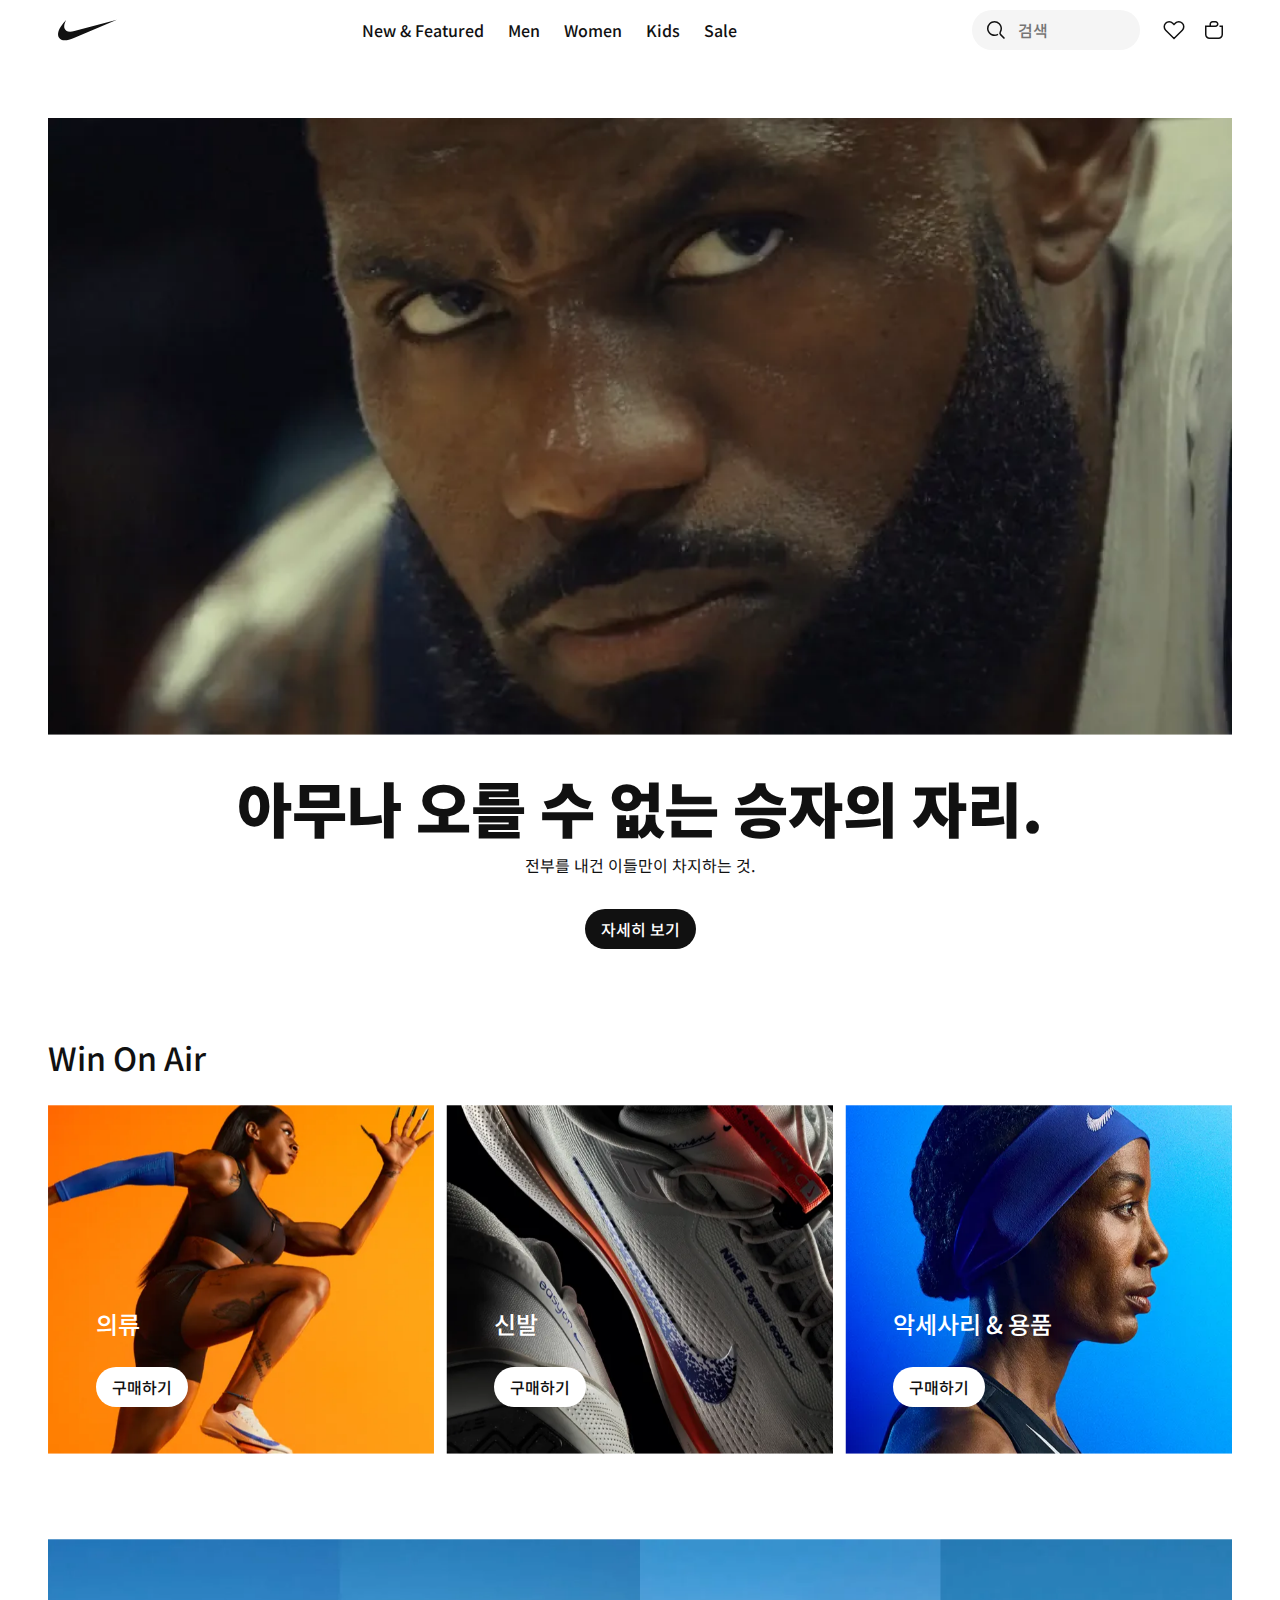
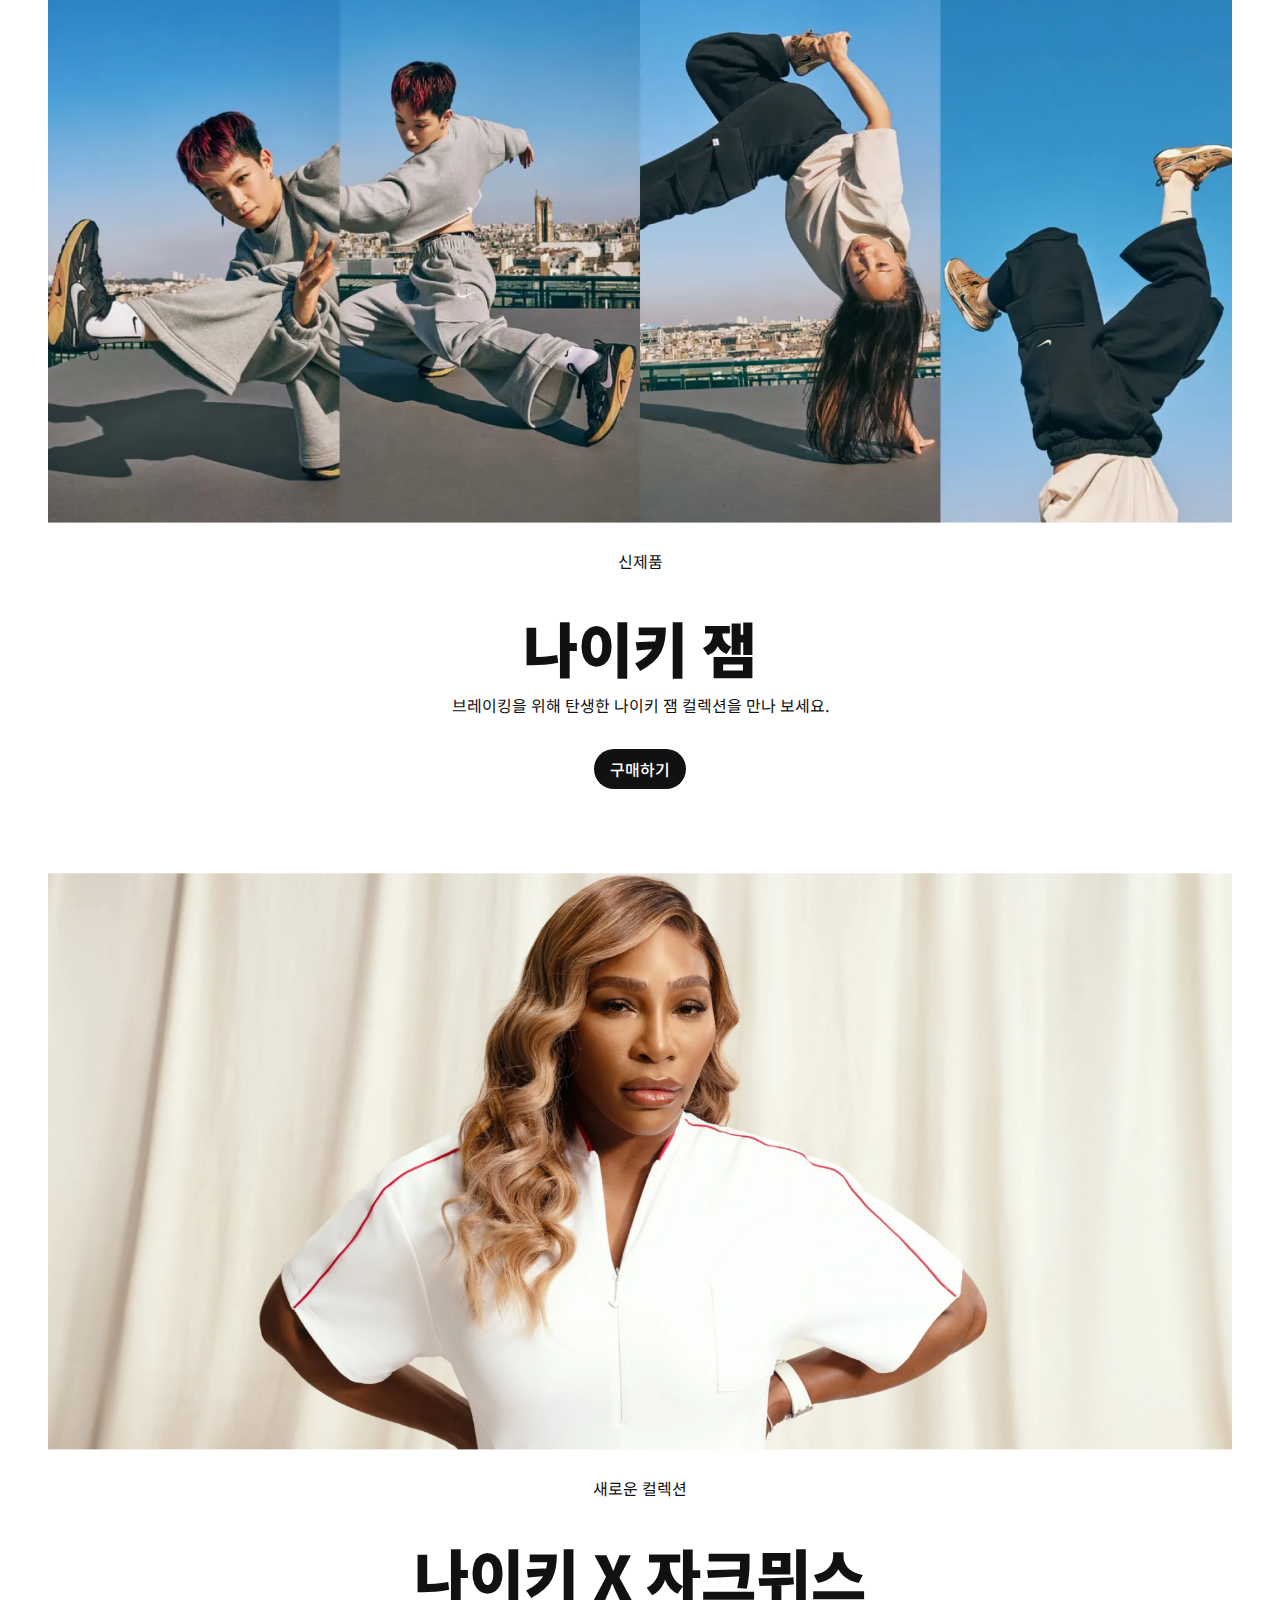
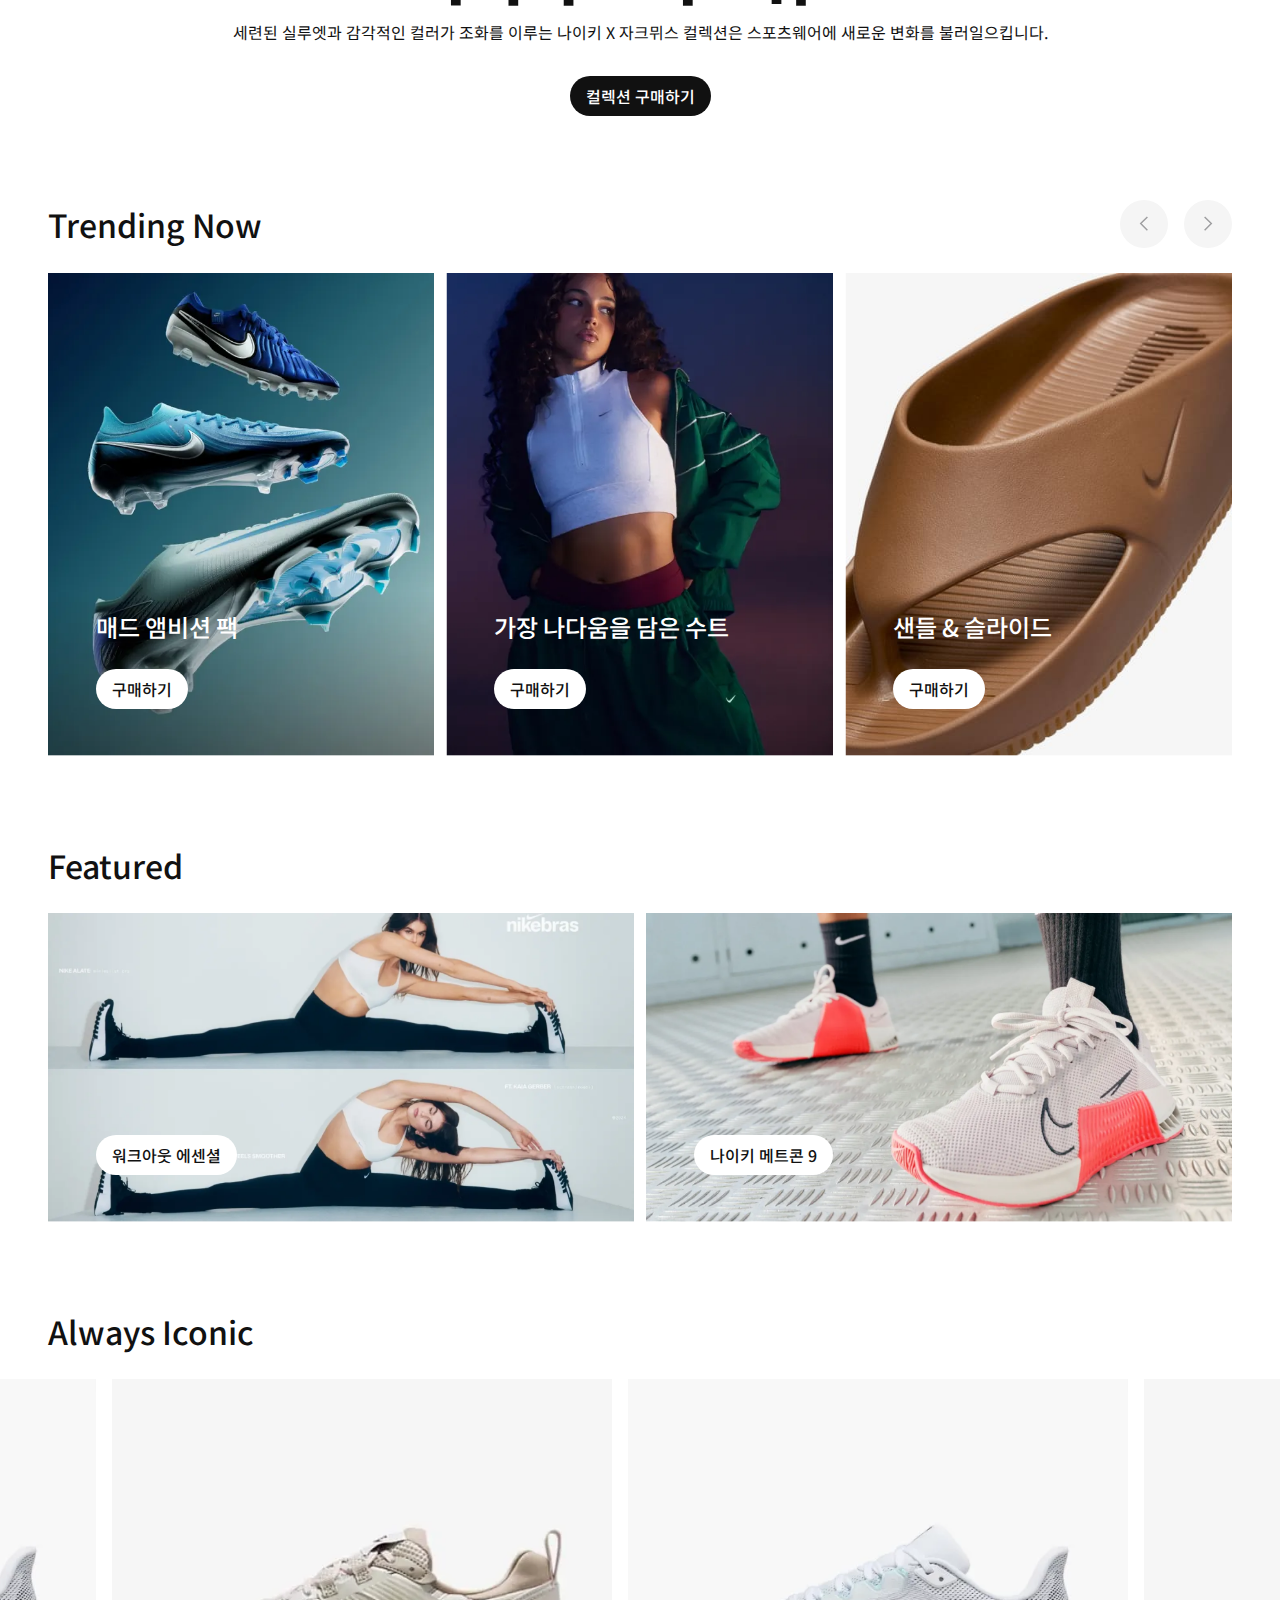
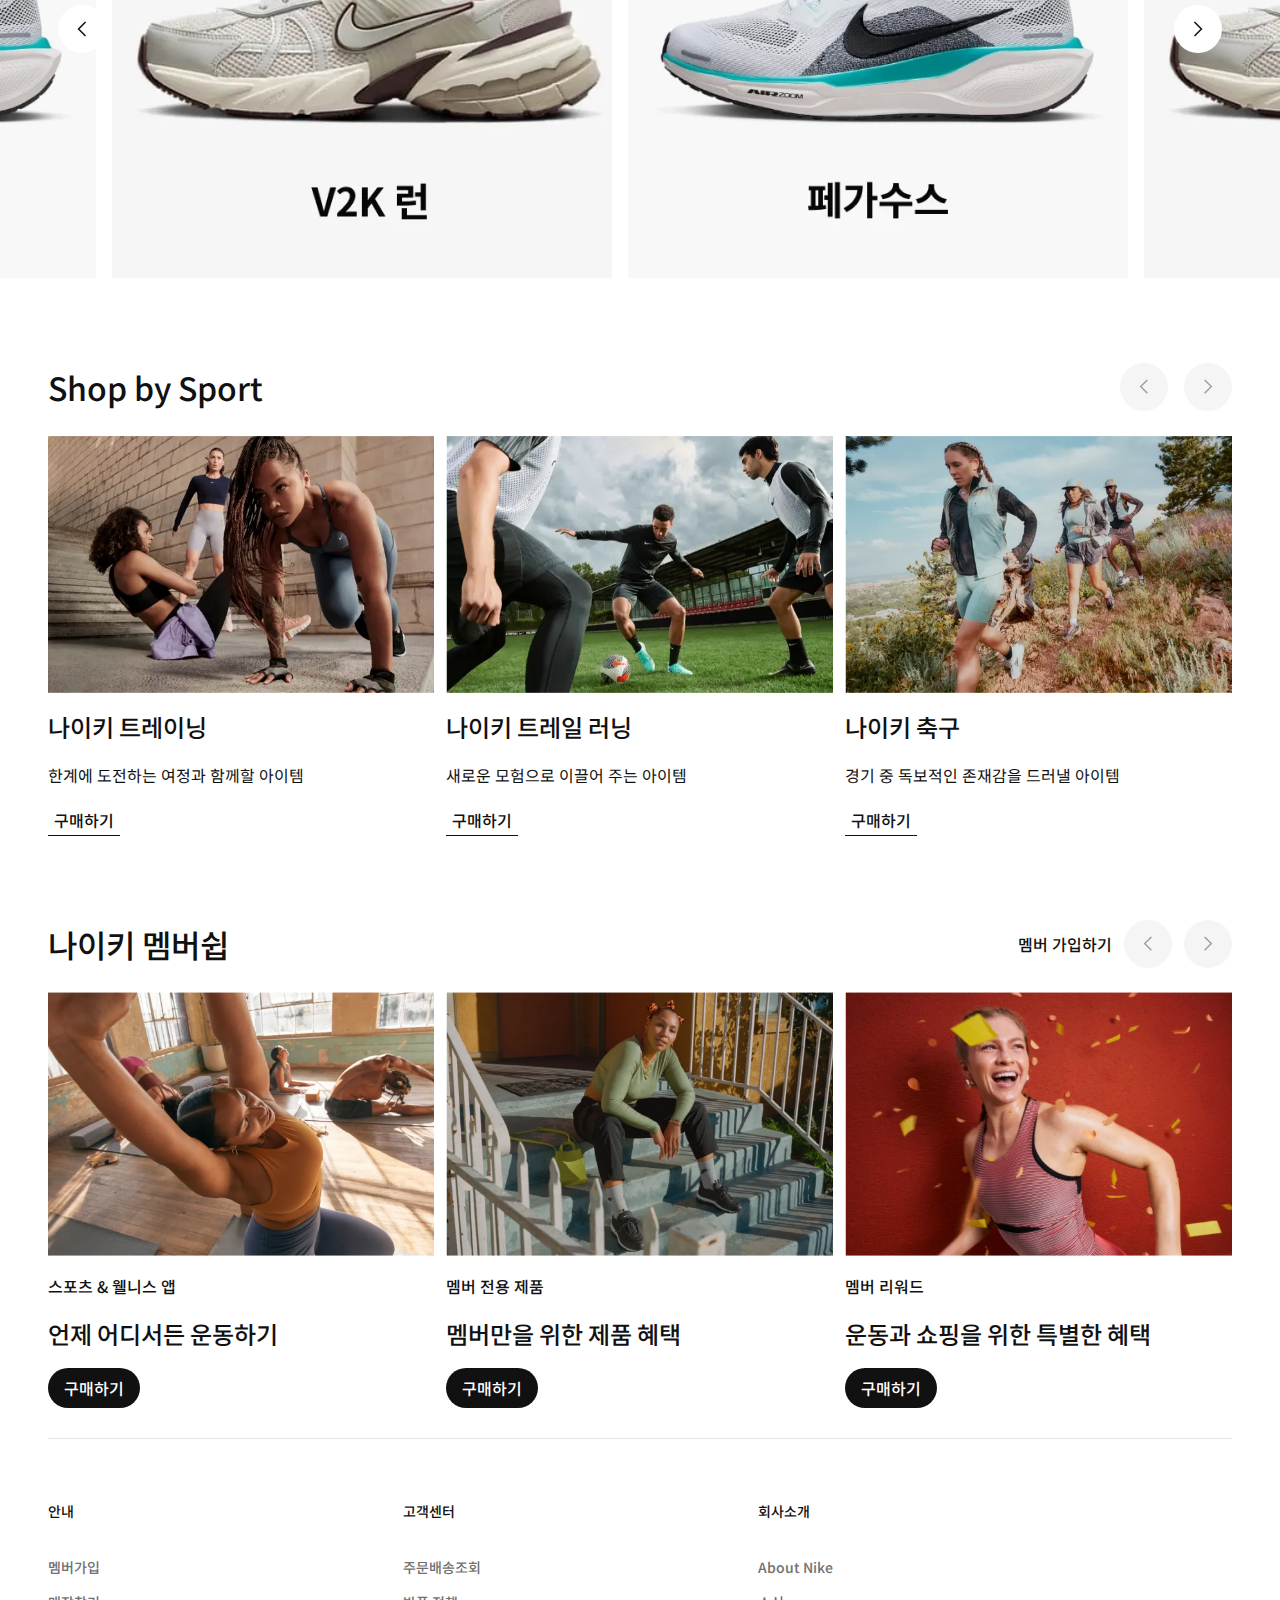
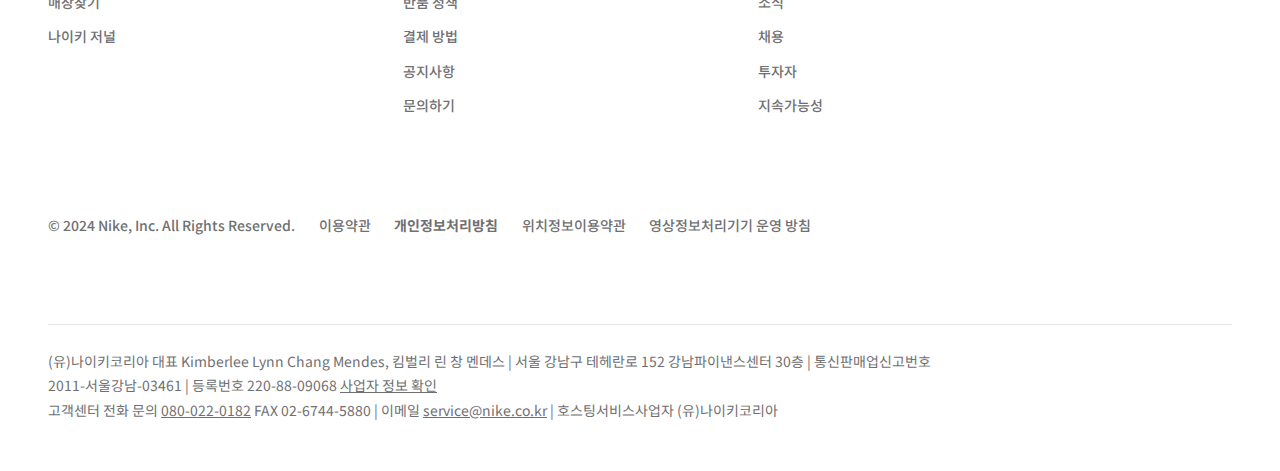
==== commit 5a6f2ebf: "Fix: navbar 고정" ====
--- a/vanilaproject-refactoring/pages/main/index.html
+++ b/vanilaproject-refactoring/pages/main/index.html
@@ -5,19 +5,18 @@
   <meta charset="UTF-8">
   <meta name="viewport" content="width=device-width, initial-scale=1.0">
   <title>Vanila Project</title>
-  <link rel="stylesheet" href="index.css" />
-  <link rel="stylesheet" href="../../css/reset.css" />
-  <link rel="stylesheet" href="../../css/common.css" />
-  <link rel="stylesheet" href="../../css/layout.css" />
+  <link rel="stylesheet" href="index.css"/>
+  <link rel="stylesheet" href="../../css/reset.css"/>
+  <link rel="stylesheet" href="../../css/common.css"/>
+  <link rel="stylesheet" href="../../css/layout.css"/>
   <link href="https://fonts.googleapis.com/css2?family=Noto+Sans+KR:wght@100;300;400;500;700;900&display=swap"
     rel="stylesheet">
   <script src="../../components/header/index.js"></script>
   <script src="../../components/footer/index.js"></script>
 </head>
 
-<body>  
+<body>
   <custom-header />
-<div style="max-width: 1660px; margin: 0 auto;">
   <main class="container section-wrapper">
     <!-- 인트로 -->
     <section class="section-intro">
@@ -281,15 +280,12 @@
         </article>
       </div>
     </section>
-    
+
   </main>
-  <div style="max-width: 1660px; margin: 0 auto;">
-    <div class="container">
-      <custom-footer/>
-    </div>
+  <div class="container">
+    <custom-footer />
   </div>
-  
-</div>
+  </div>
 
 </body>
 <script>
@@ -302,9 +298,15 @@
   let liWidth = slides[0].clientWidth;
   let translate = -liWidth * currentIdx;  // 중간 아이템에 맞춰 초기 translate 설정
 
-  // 초기 슬라이더 위치를 중간으로 설정
-  slider.style.transform = `translateX(${translate}px)`;
-
+  const mediaQuery = window.matchMedia("(max-width: 430px)");
+
+  window.addEventListener('load', () => {
+    if (mediaQuery.matches) {
+      slider.style.transform = "0px";
+    } else {
+      slider.style.transform = `translateX(${translate}px)`;
+    }
+  });
 
   rightButton.addEventListener('click', function () {
     event.preventDefault();
--- a/vanilaproject-refactoring/pages/main/index.css
+++ b/vanilaproject-refactoring/pages/main/index.css
@@ -7,7 +7,7 @@
 }
 
 .section-wrapper > section:first-child {
-    margin-top: 58px;
+    margin-top: calc(60px + 58px);
 }
 
 section:nth-last-of-type(1) {
@@ -332,12 +332,12 @@
     left: 0;
     bottom: 0;
     color: var(--FFFFFF, #FFF);
-text-align: center;
-font-family: "Noto Sans KR";
-font-size: 16px;
-font-style: normal;
-font-weight: 500;
-line-height: 28px; /* 175% */
+    text-align: center;
+    font-family: "Noto Sans KR";
+    font-size: 16px;
+    font-style: normal;
+    font-weight: 500;
+    line-height: 28px; /* 175% */
 }
 
 @media(max-width: 430px) {
@@ -478,6 +478,7 @@
         width: 100vw;
         gap: 12px;
         overflow-x: scroll;
+        overflow-y: hidden;
     }
 
     /* Shop by Sport */
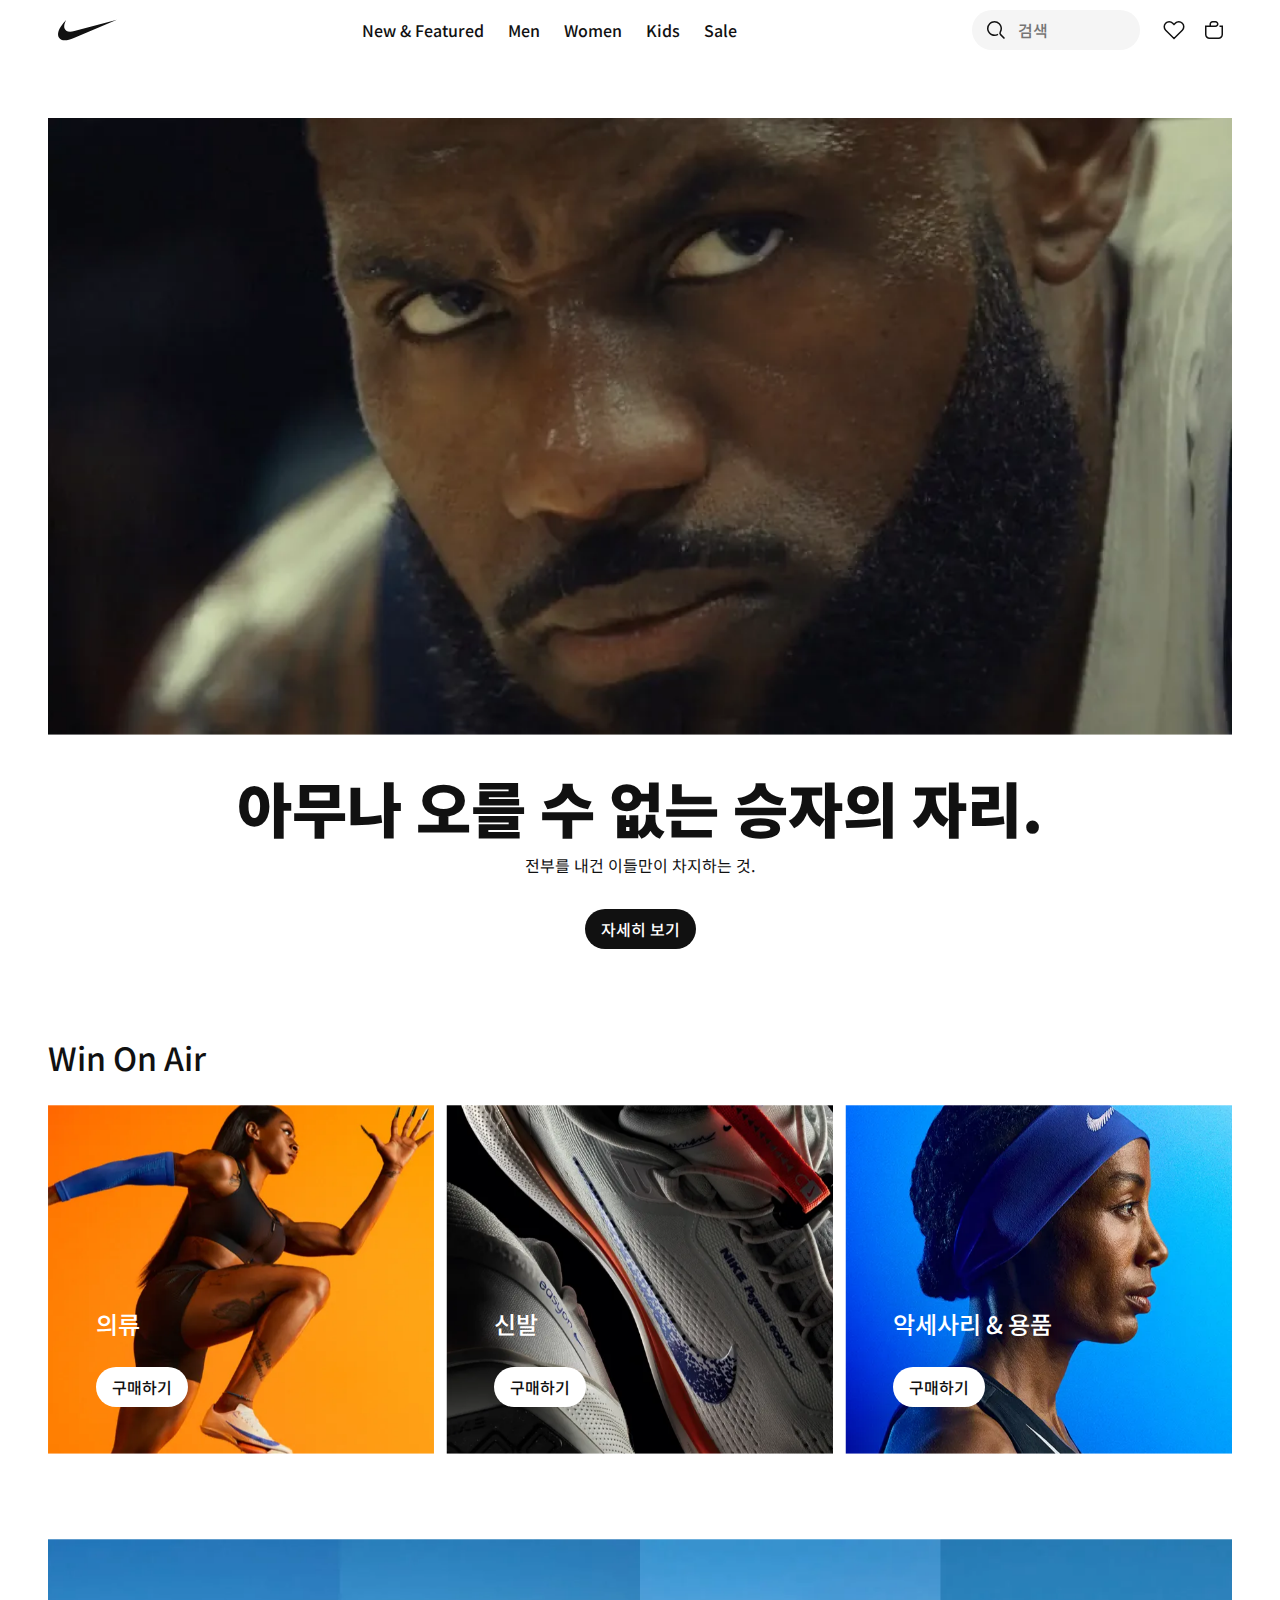
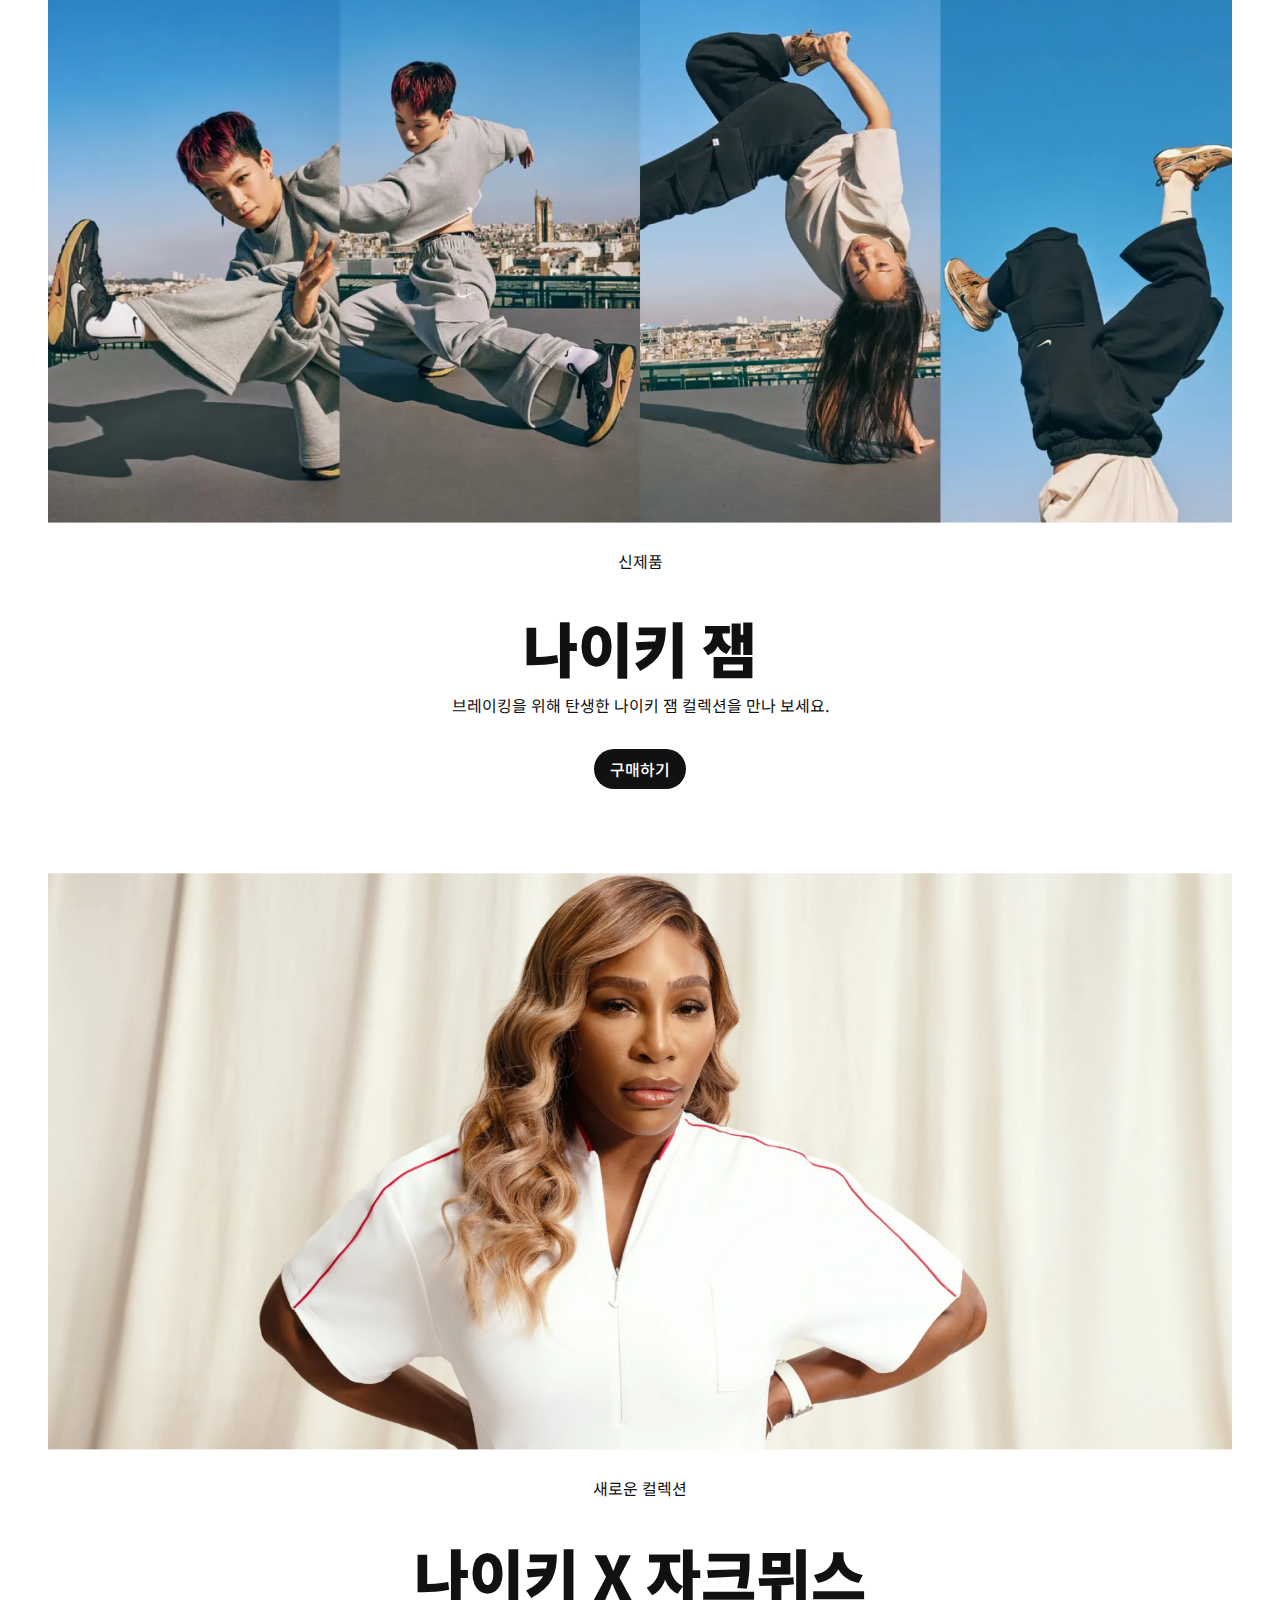
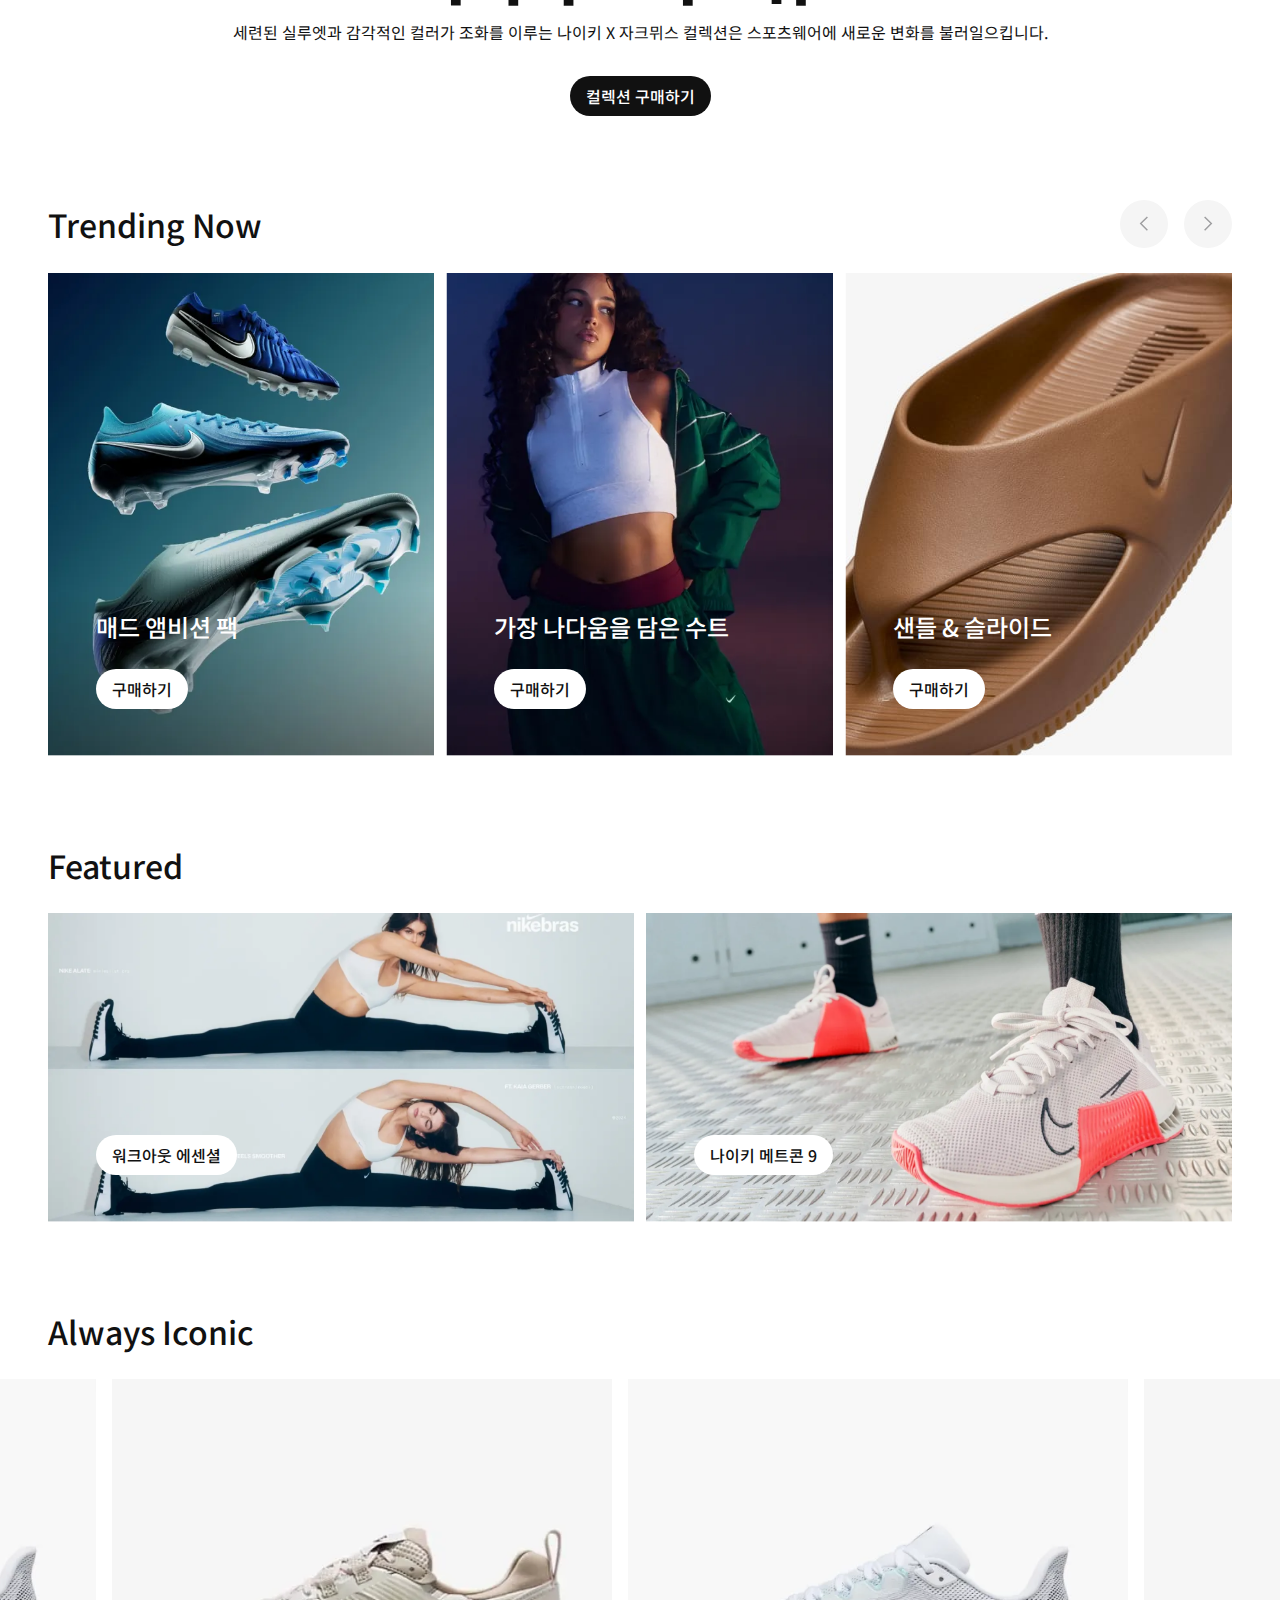
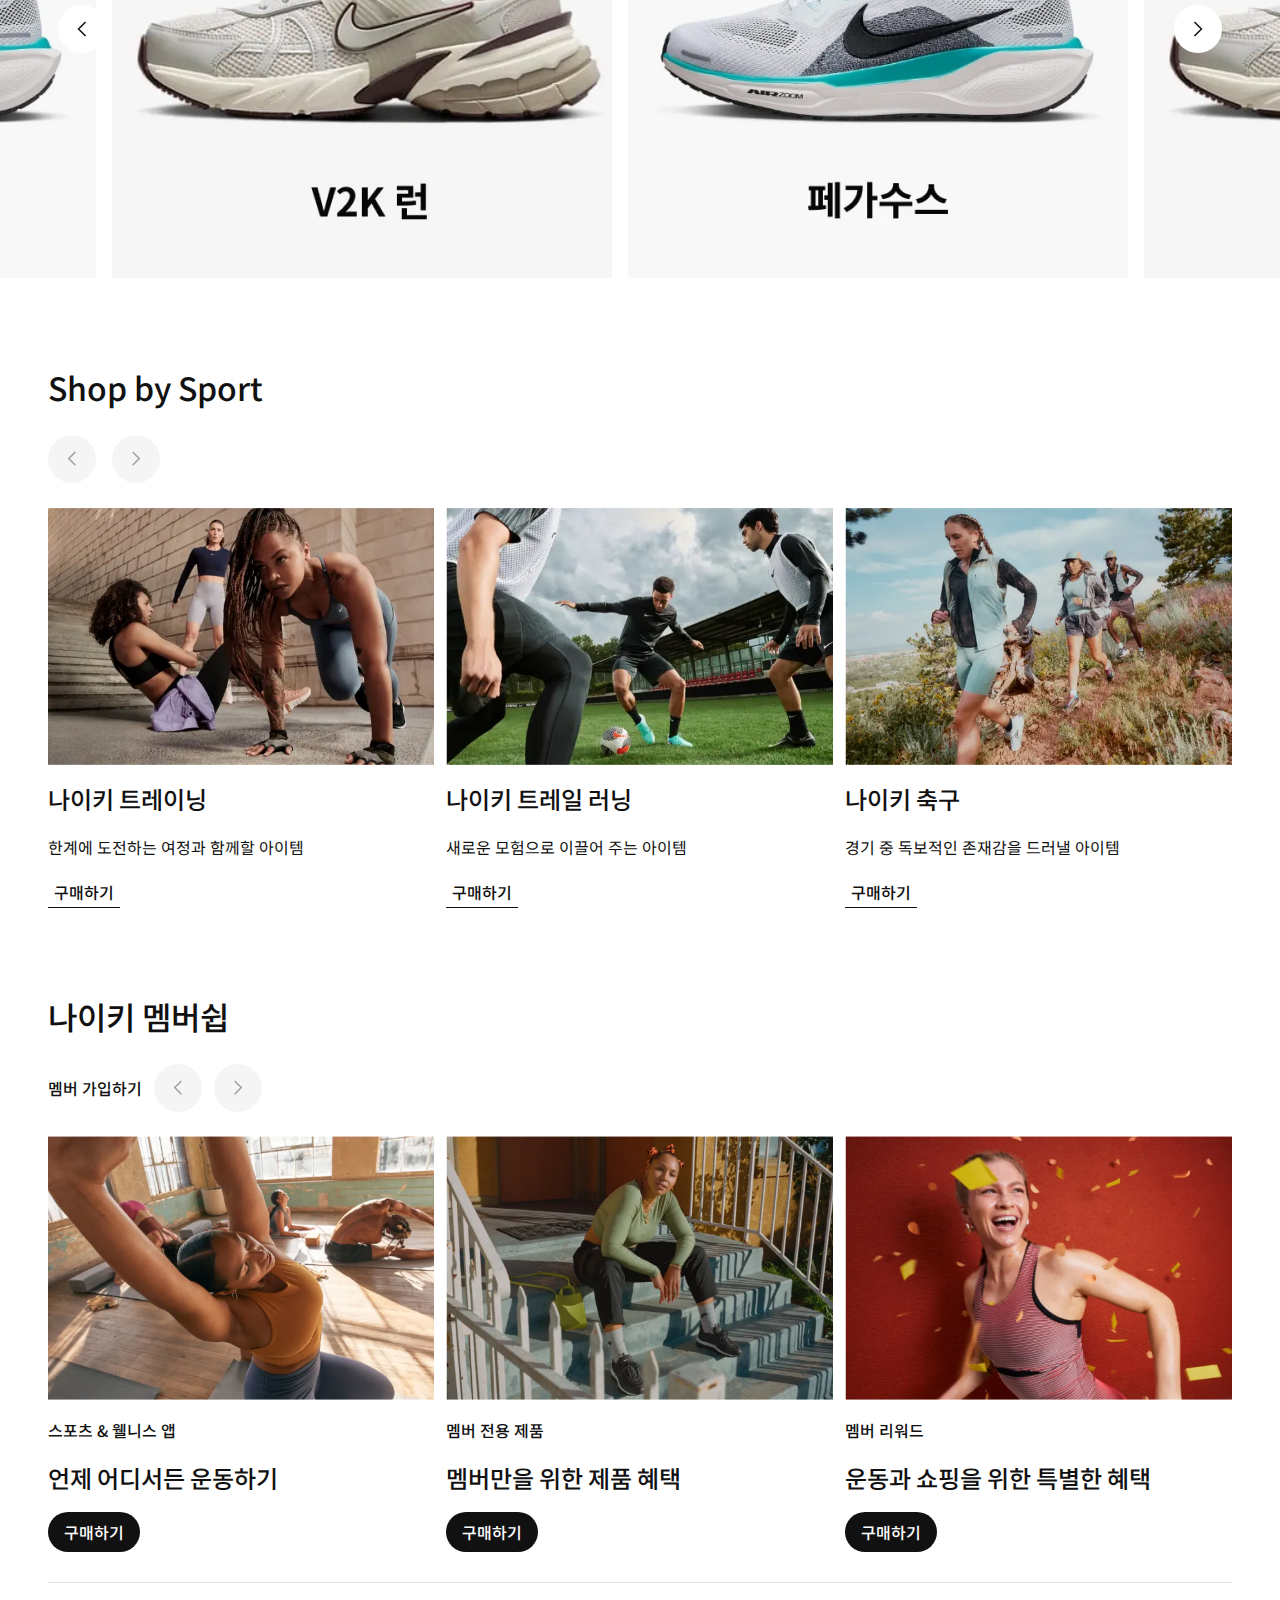
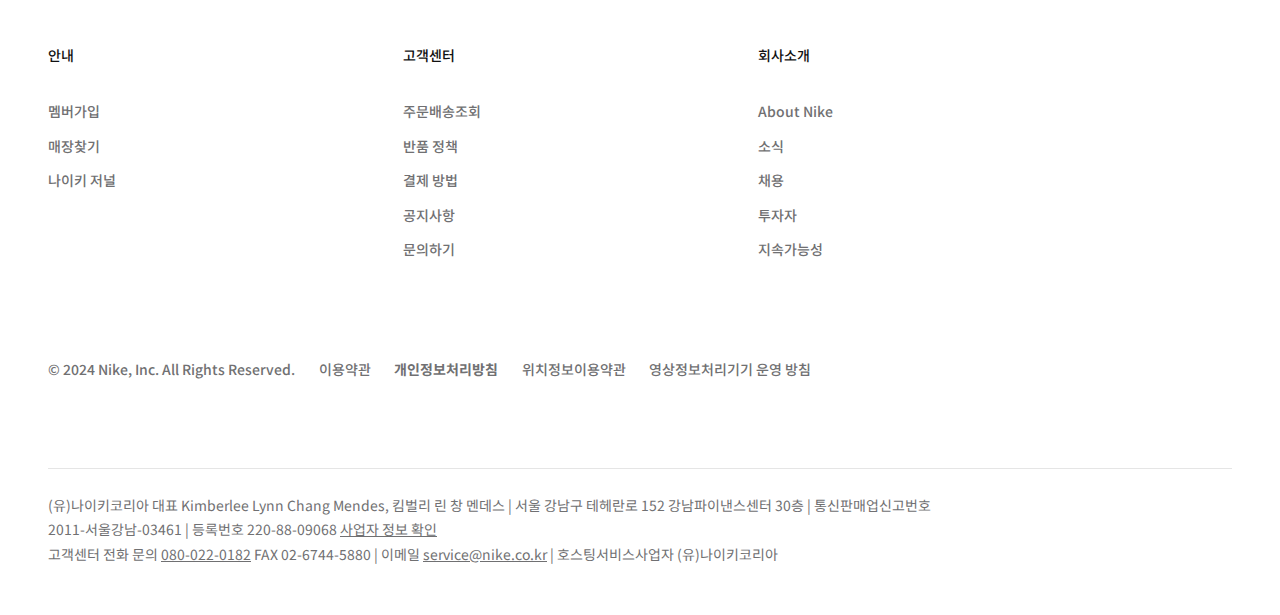
==== commit 338a0daa: "Add files via upload" ====
--- a/vanilaproject-refactoring/pages/main/index.html
+++ b/vanilaproject-refactoring/pages/main/index.html
@@ -75,11 +75,13 @@
 
     <!-- Trending Now -->
     <section class="section-category-wrapper">
+     <div style="display: flex; justify-content: space-between;">
       <h1>Trending Now</h1>
       <div class="button-wrapper">
         <img class="left-button" style="margin-right: 12px;" src="../../assets/leftButton.svg" />
         <img class="right-button" src="../../assets/rightButton.svg" />
       </div>
+     </div>
 
       <div class="section-category">
         <article>
--- a/vanilaproject-refactoring/pages/main/index.css
+++ b/vanilaproject-refactoring/pages/main/index.css
@@ -67,7 +67,7 @@
 
 .section-category-wrapper {
     display: flex;
-    flex-direction: row;
+    flex-direction: column;
     flex-wrap: wrap;
     justify-content: space-between;
     gap: 24px;  
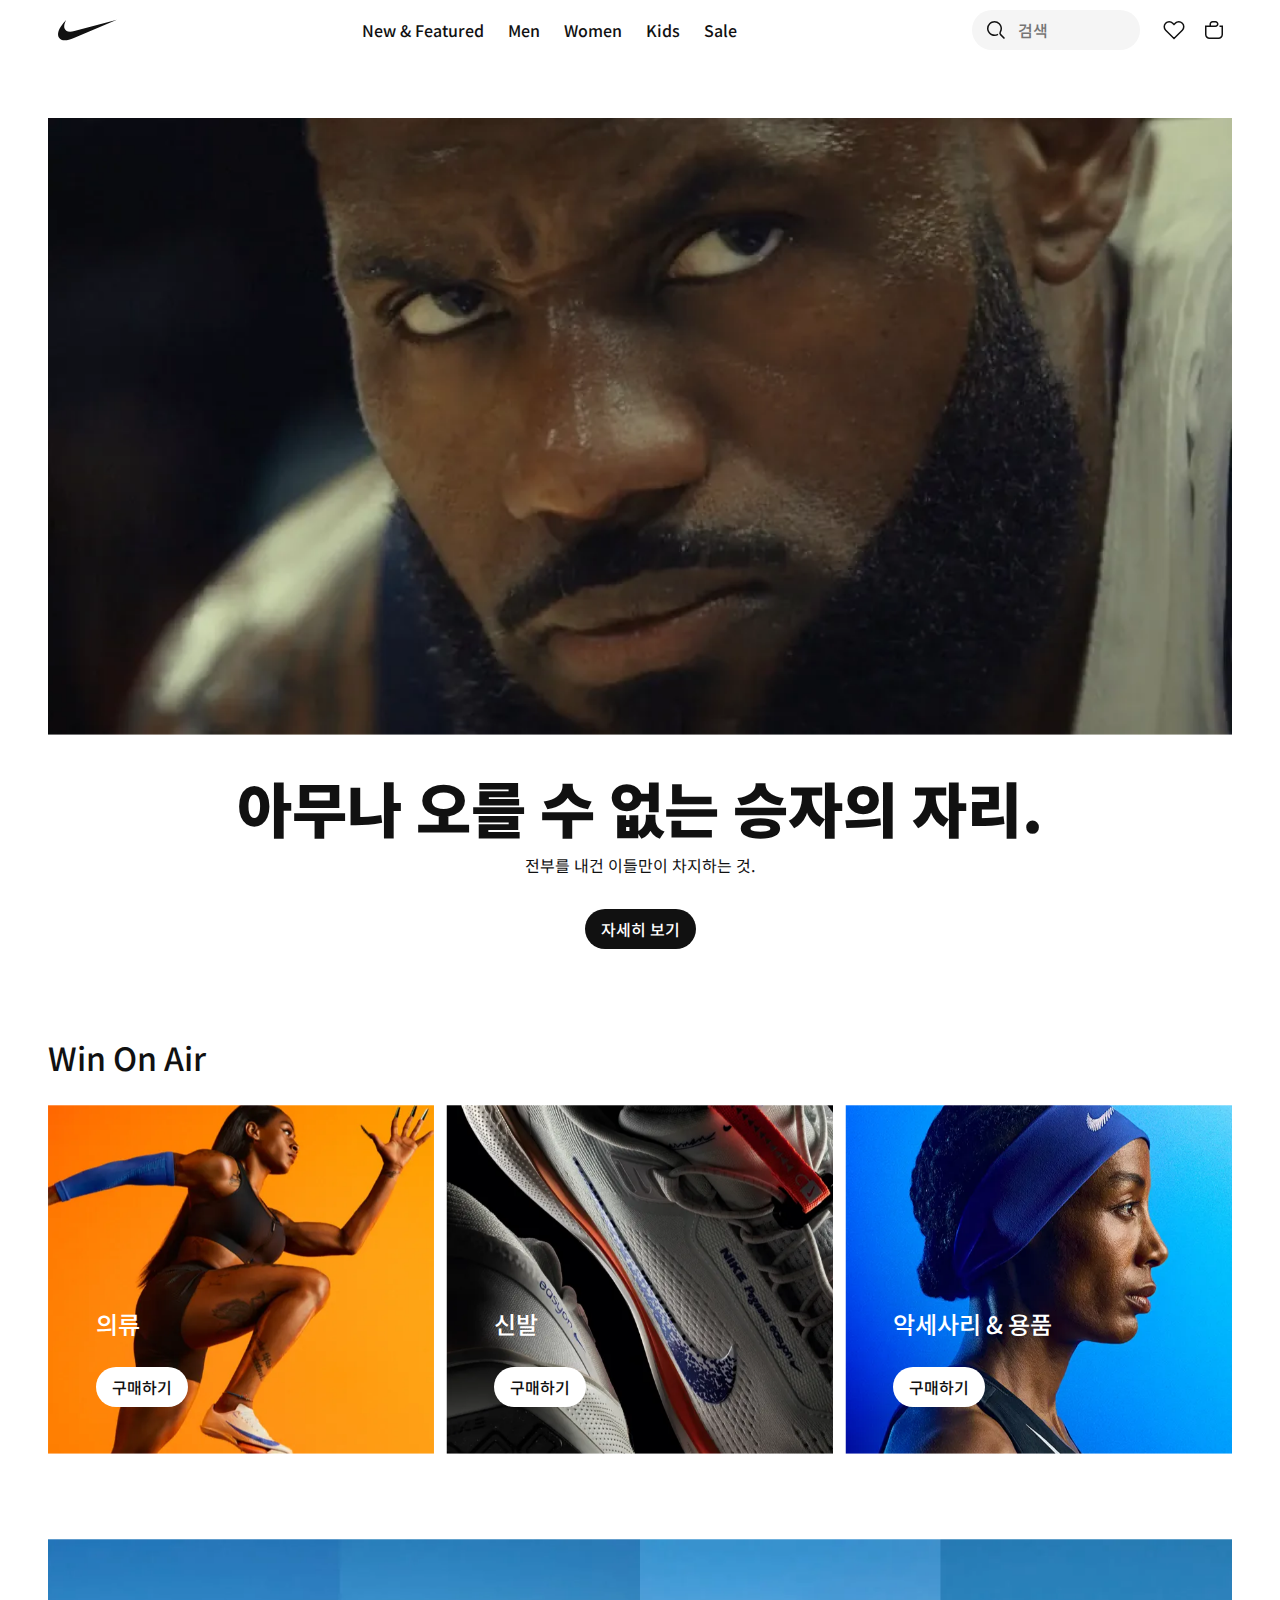
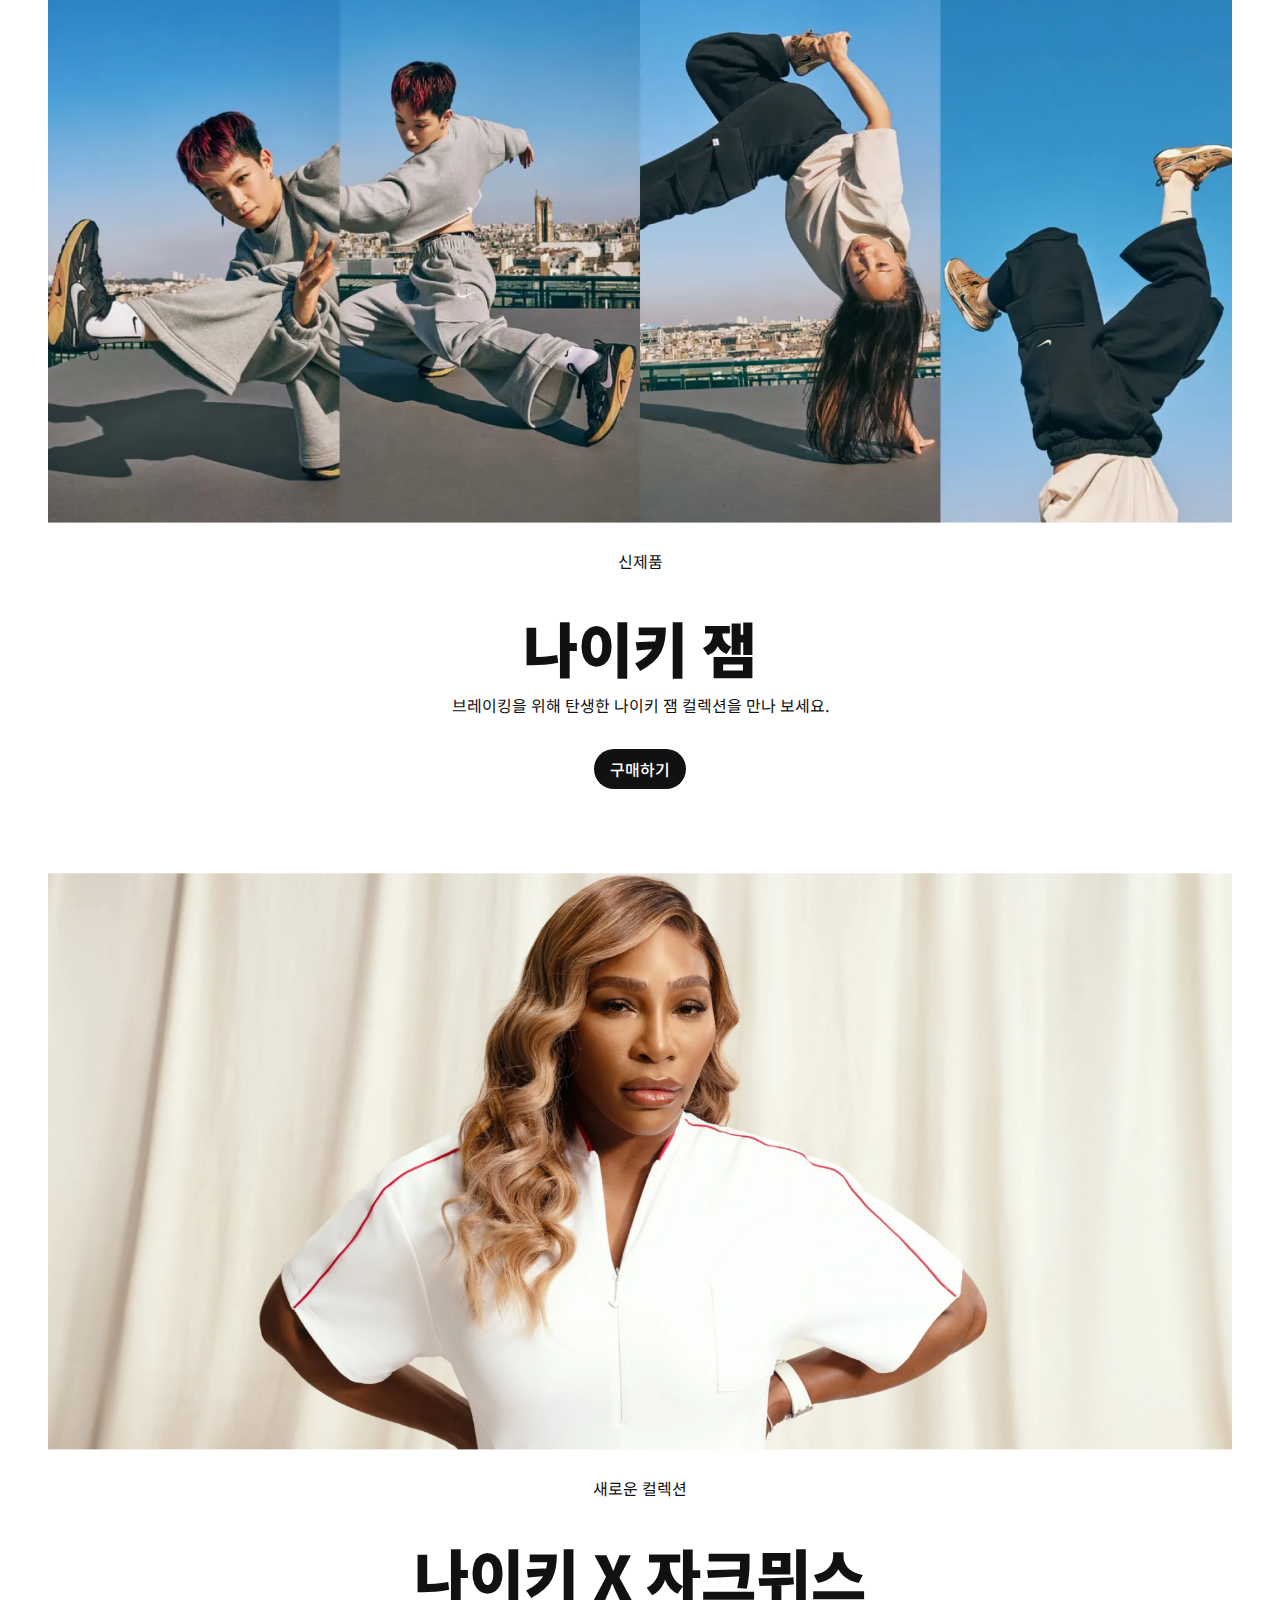
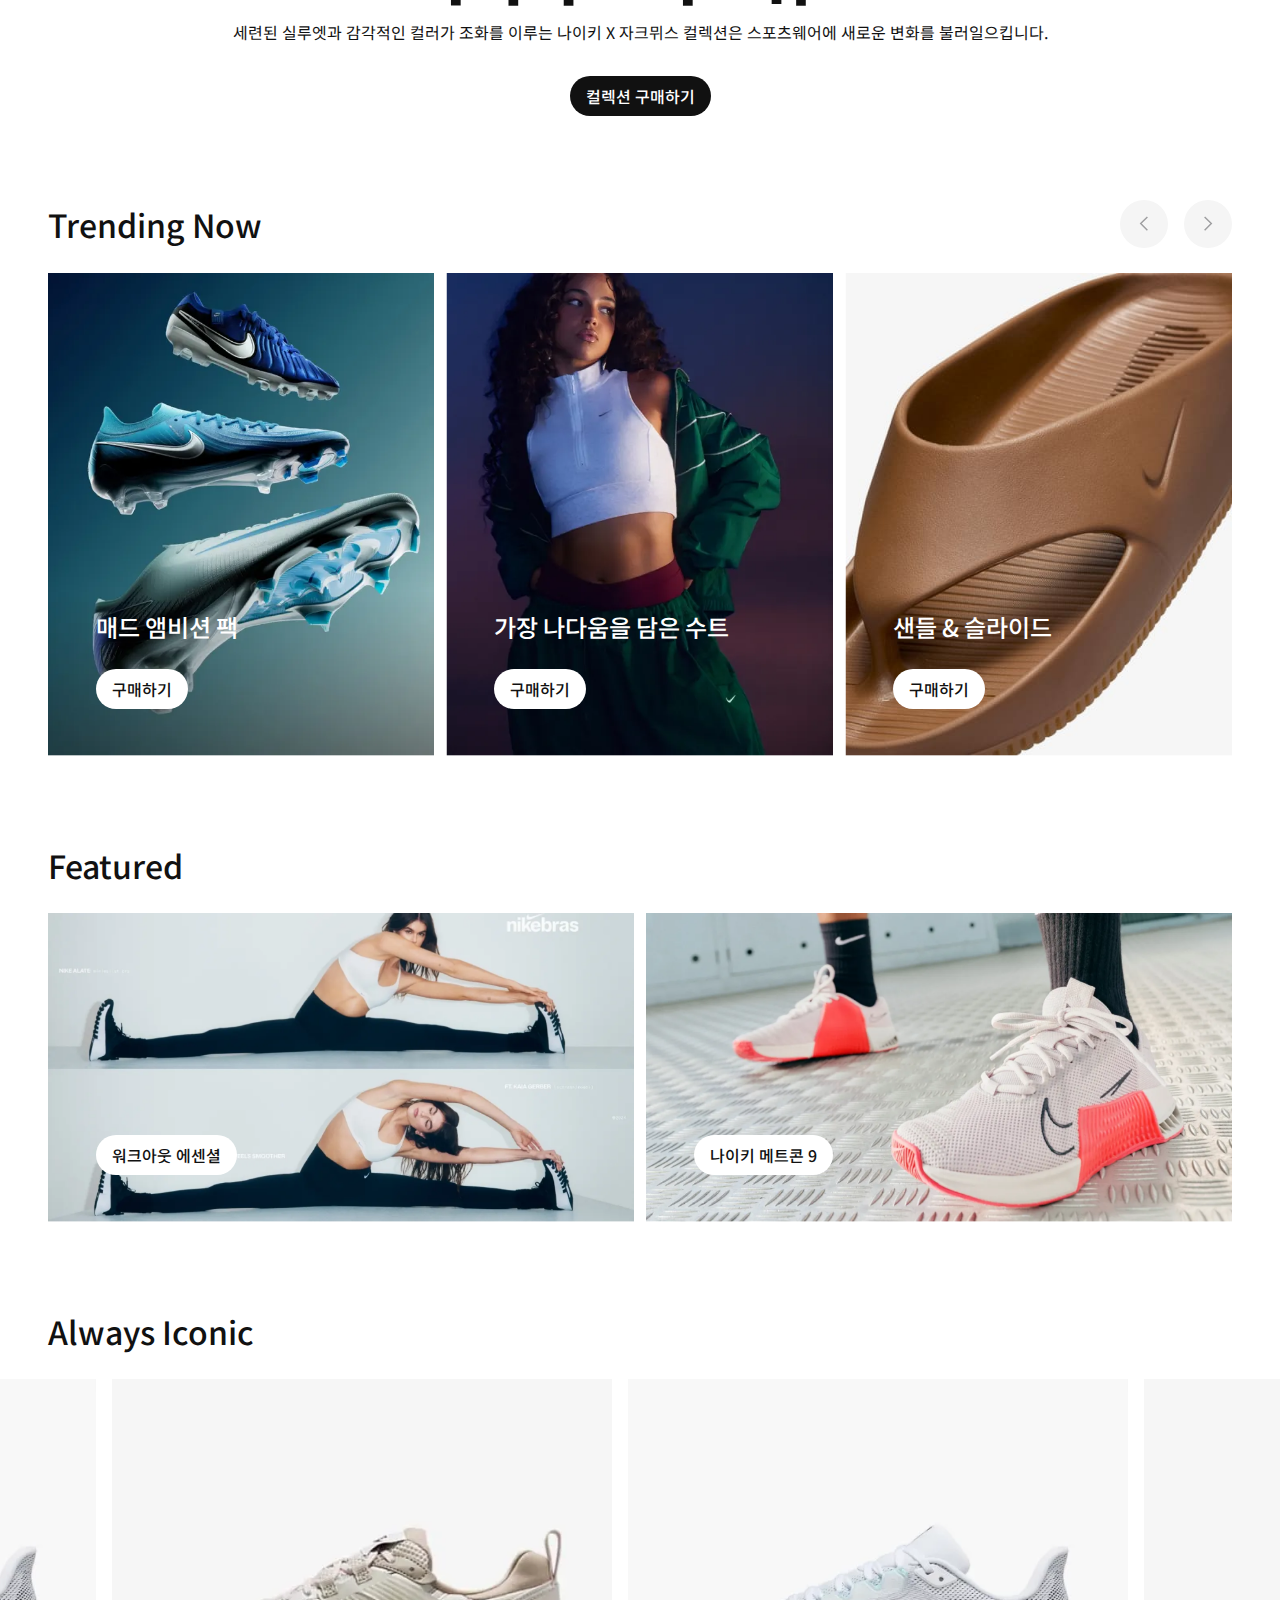
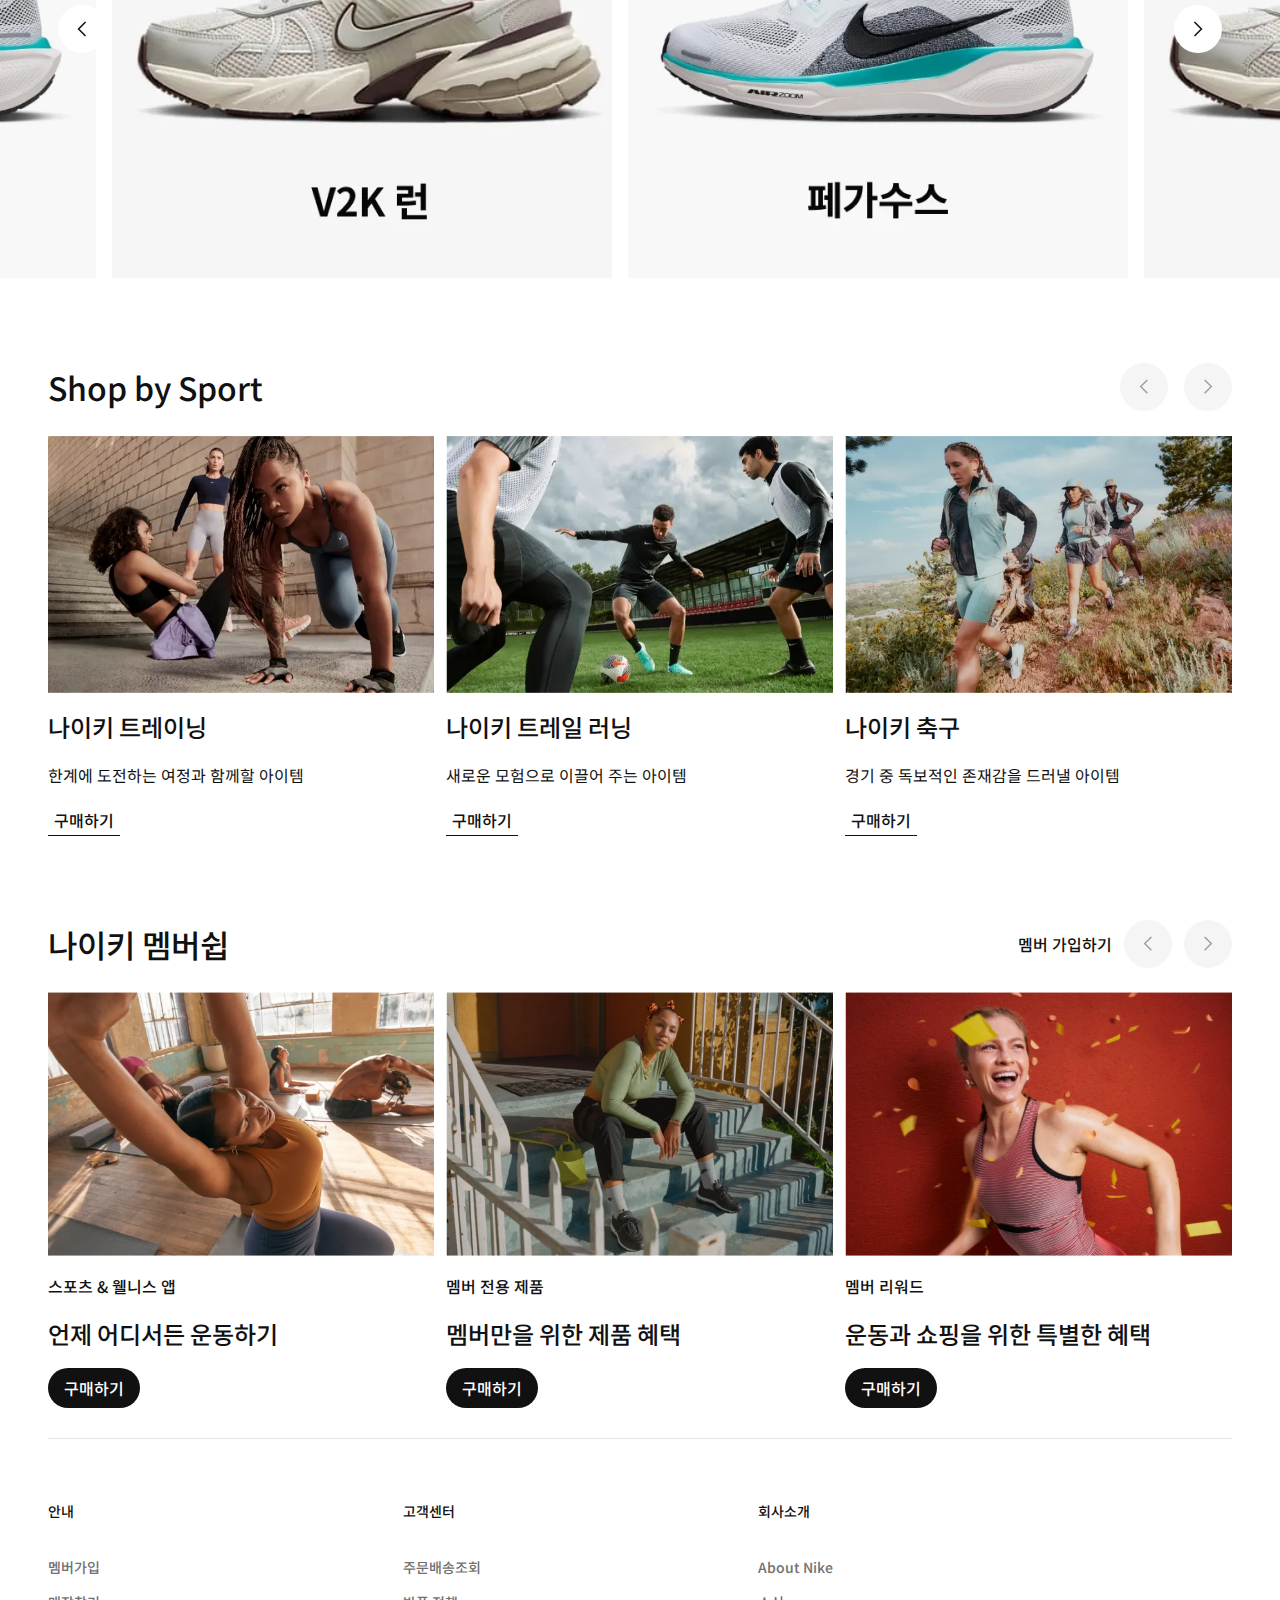
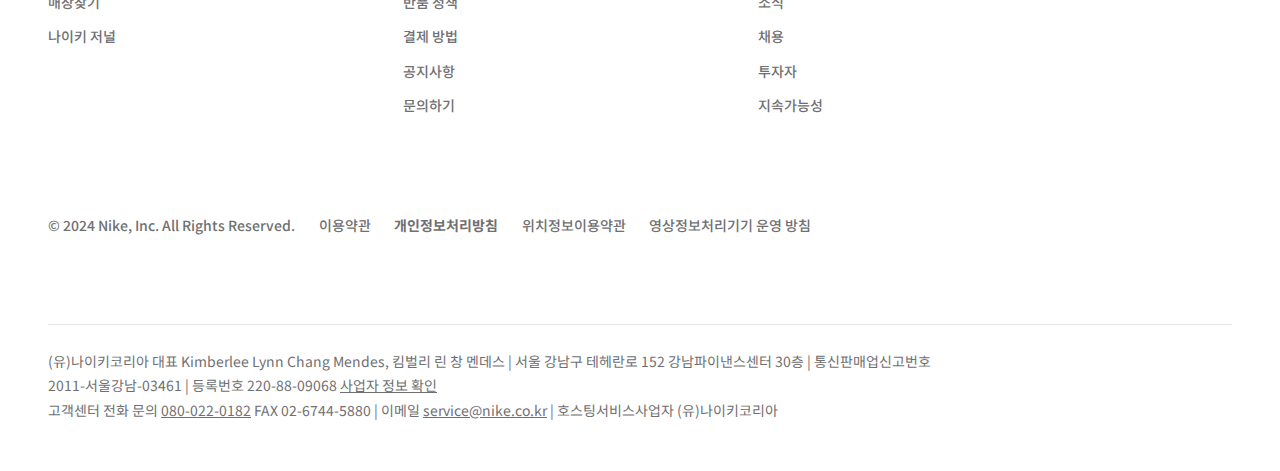
==== commit e9ac083f: "Add files via upload" ====
--- a/vanilaproject-refactoring/pages/main/index.html
+++ b/vanilaproject-refactoring/pages/main/index.html
@@ -178,12 +178,14 @@
 
     <!-- Shop by Sport -->
     <section class="section-category-wrapper" style="width: 100%;">
-      <h1>Shop by Sport</h1>
-      <div class="button-wrapper">
-        <img class="left-button" style="margin-right: 12px;" src="../../assets/leftButton.svg" />
-        <img class="right-button" src="../../assets/rightButton.svg" />
-      </div>
-
+      <div style="display: flex; justify-content: space-between;">
+        <h1>Shop by Sport</h1>
+        <div class="button-wrapper">
+          <img class="left-button" style="margin-right: 12px;" src="../../assets/leftButton.svg" />
+          <img class="right-button" src="../../assets/rightButton.svg" />
+        </div>
+      </div>
+    
       <div class="section-sport">
 
         <article>
@@ -248,11 +250,13 @@
 
     <!-- 멤버쉽 -->
     <section class="section-membership section-category-wrapper">
-      <h1>나이키 멤버쉽</h1>
-      <div class="button-wrapper">
-        <p>멤버 가입하기</p>
-        <img class="left-button" src="../../assets/leftButton.svg" />
-        <img class="right-button" src="../../assets/rightButton.svg" />
+      <div style="display: flex; justify-content: space-between;">
+        <h1>나이키 멤버쉽</h1>
+        <div class="button-wrapper">
+          <p>멤버 가입하기</p>
+          <img class="left-button" src="../../assets/leftButton.svg" />
+          <img class="right-button" src="../../assets/rightButton.svg" />
+        </div>
       </div>
 
       <div class="section-category">
--- a/vanilaproject-refactoring/pages/main/index.css
+++ b/vanilaproject-refactoring/pages/main/index.css
@@ -417,6 +417,7 @@
         flex-direction: column;
         align-items: flex-start;
         gap: 16px;
+        flex: 1;
     }
 
     .section-category > article > p {
